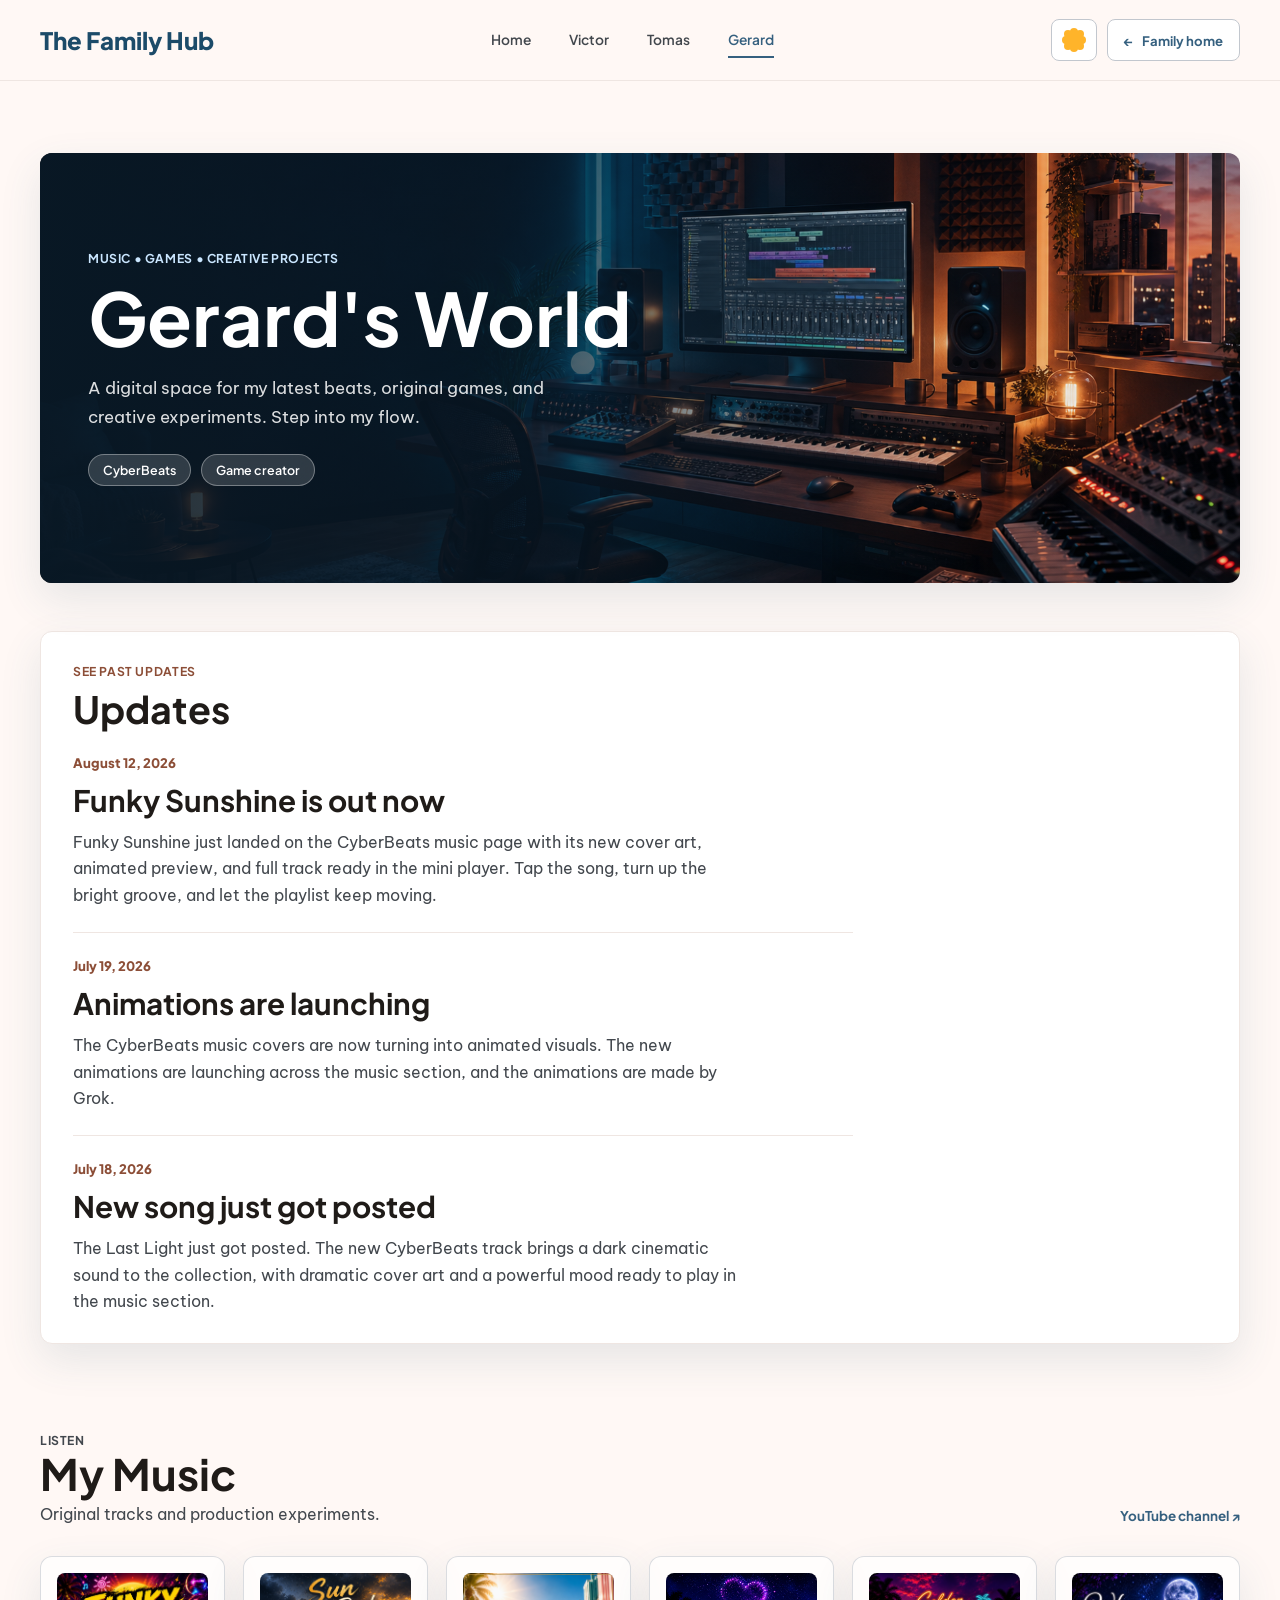
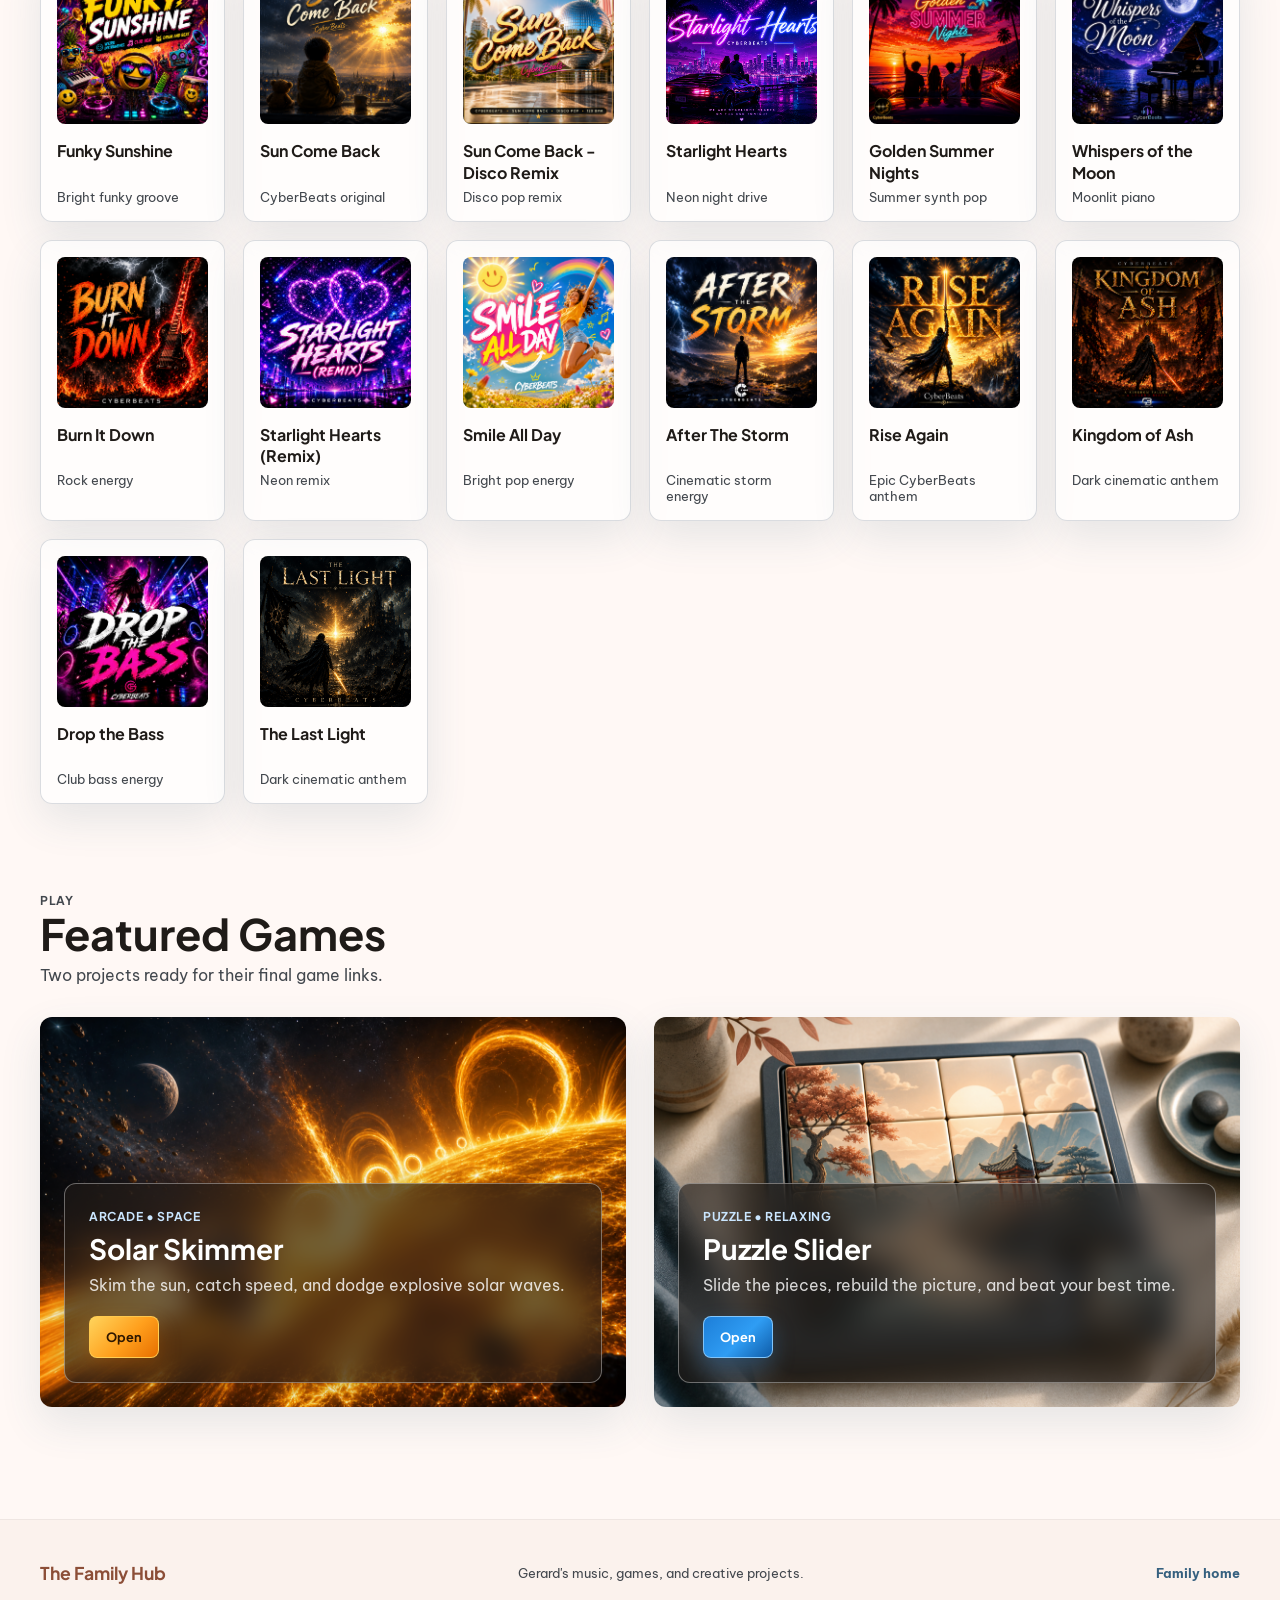
==== index.html @ d5896209 "Update Funky Sunshine announcement" ====
<!doctype html>
<html lang="en">
  <head>
    <meta charset="utf-8">
    <meta name="viewport" content="width=device-width, initial-scale=1">
    <title>Gerard's World | The Family Hub</title>
    <meta
      name="description"
      content="Gerard's music, games, and creative projects."
    >
    <link rel="icon" type="image/svg+xml" href="assets/gerard-icon.svg?v=1">
    <link rel="shortcut icon" href="assets/gerard-icon.svg?v=1">
    <link rel="preconnect" href="https://fonts.googleapis.com">
    <link rel="preconnect" href="https://fonts.gstatic.com" crossorigin>
    <link
      href="https://fonts.googleapis.com/css2?family=Be+Vietnam+Pro:wght@400;500&family=Plus+Jakarta+Sans:wght@600;700;800&display=swap"
      rel="stylesheet"
    >
    <link rel="stylesheet" href="styles.css?v=funky-sunshine">
  </head>
  <body>
    <header class="topbar">
      <div class="topbar-inner">
        <a class="brand" href="http://campeanu.me/">The Family Hub</a>
        <nav class="main-nav" aria-label="Family websites">
          <a href="http://campeanu.me/">Home</a>
          <a href="https://victorcampeanu.me/">Victor</a>
          <a href="http://tomas.campeanu.me/">Tomas</a>
          <a class="active" href="#top" aria-current="page">Gerard</a>
        </nav>
        <div class="header-actions">
          <button
            class="theme-toggle"
            type="button"
            data-theme-toggle
            aria-pressed="false"
            aria-label="Switch to black theme"
          >
            <span class="theme-icon" aria-hidden="true"></span>
          </button>
          <a class="home-button" href="http://campeanu.me/" aria-label="Return to family homepage">
            <span aria-hidden="true">←</span>
            <span>Family home</span>
          </a>
        </div>
      </div>
    </header>

    <main id="top">
      <section class="hero page-width" aria-labelledby="page-title">
        <img src="assets/gerard-hero.png" alt="" aria-hidden="true">
        <div class="hero-shade"></div>
        <div class="hero-copy">
          <p class="eyebrow">Music • Games • Creative projects</p>
          <h1 id="page-title">Gerard's World</h1>
          <p>
            A digital space for my latest beats, original games, and creative
            experiments. Step into my flow.
          </p>
          <div class="hero-tags" aria-label="Gerard's interests">
            <span>CyberBeats</span>
            <span>Game creator</span>
          </div>
        </div>
      </section>

      <section class="updates-section page-width" id="updates" aria-labelledby="updates-title">
        <div class="update-card">
          <a class="section-label section-label-link" href="updates.html">See past updates</a>
          <h2 id="updates-title">Updates</h2>
          <article class="update-entry">
            <time datetime="2026-08-12">August 12, 2026</time>
            <h3>Funky Sunshine is out now</h3>
            <p>
              Funky Sunshine just landed on the CyberBeats music page with its
              new cover art, animated preview, and full track ready in the mini
              player. Tap the song, turn up the bright groove, and let the
              playlist keep moving.
            </p>
          </article>

          <article class="update-entry">
            <time datetime="2026-07-19">July 19, 2026</time>
            <h3>Animations are launching</h3>
            <p>
              The CyberBeats music covers are now turning into animated visuals.
              The new animations are launching across the music section, and
              the animations are made by Grok.
            </p>
          </article>

          <article class="update-entry">
            <time datetime="2026-07-18">July 18, 2026</time>
            <h3>New song just got posted</h3>
            <p>
              The Last Light just got posted. The new CyberBeats track brings
              a dark cinematic sound to the collection, with dramatic cover art
              and a powerful mood ready to play in the music section.
            </p>
          </article>
        </div>
      </section>

      <section class="content-section page-width" id="music" aria-labelledby="music-title">
        <div class="section-heading">
          <div>
            <p class="section-label">Listen</p>
            <h2 id="music-title">My Music</h2>
            <p>Original tracks and production experiments.</p>
          </div>
          <a
            class="text-link"
            href="https://www.youtube.com/@CyberBeatsSounds"
            target="_blank"
            rel="noopener noreferrer"
          >
            YouTube channel ↗
          </a>
        </div>

        <div class="music-grid">
          <article class="music-card">
            <button class="cover-button" type="button" aria-label="Play Funky Sunshine">
              <video
                class="cover-media"
                muted
                loop
                playsinline
                preload="auto"
                poster="assets/funky-sunshine-cover.jpg"
                src="assets/funky-sunshine-animation.mp4?v=funky-sunshine"
                aria-hidden="true"
              ></video>
              <span class="play-button" aria-hidden="true">▶</span>
            </button>
            <h3>Funky Sunshine</h3>
            <p>Bright funky groove</p>
            <audio preload="metadata" src="audio/funky-sunshine.mp3"></audio>
          </article>

          <article class="music-card">
            <button class="cover-button" type="button" aria-label="Play Sun Come Back">
              <video
                class="cover-media"
                muted
                loop
                playsinline
                preload="auto"
                poster="assets/sun-come-back.png"
                src="assets/sun-come-back-animation.mp4?v=sun-cover-video-direct"
                aria-hidden="true"
              ></video>
              <span class="play-button" aria-hidden="true">▶</span>
            </button>
            <h3>Sun Come Back</h3>
            <p>CyberBeats original</p>
            <audio preload="metadata" src="audio/sun-come-back.mp3"></audio>
          </article>

          <article class="music-card">
            <button class="cover-button" type="button" aria-label="Play Sun Come Back - Disco Remix">
              <video
                class="cover-media"
                muted
                loop
                playsinline
                preload="auto"
                poster="assets/track-02-cover.png"
                src="assets/sun-come-back-remix-animation.mp4?v=remix-cover-video"
                aria-hidden="true"
              ></video>
              <span class="play-button" aria-hidden="true">▶</span>
            </button>
            <h3>Sun Come Back - Disco Remix</h3>
            <p>Disco pop remix</p>
            <audio preload="metadata" src="audio/sun-come-back-disco-remix.mp3"></audio>
          </article>

          <article class="music-card">
            <button class="cover-button" type="button" aria-label="Play Starlight Hearts">
              <video
                class="cover-media"
                muted
                loop
                playsinline
                preload="auto"
                poster="assets/track-03-cover.png"
                src="assets/starlight-hearts-animation.mp4?v=starlight-cover-video"
                aria-hidden="true"
              ></video>
              <span class="play-button" aria-hidden="true">▶</span>
            </button>
            <h3>Starlight Hearts</h3>
            <p>Neon night drive</p>
            <audio preload="metadata" src="audio/starlight-hearts.mp3"></audio>
          </article>

          <article class="music-card">
            <button class="cover-button" type="button" aria-label="Play Golden Summer Nights">
              <video
                class="cover-media"
                muted
                loop
                playsinline
                preload="auto"
                poster="assets/track-04-cover.png"
                src="assets/golden-summer-animation.mp4?v=golden-summer-video"
                aria-hidden="true"
              ></video>
              <span class="play-button" aria-hidden="true">▶</span>
            </button>
            <h3>Golden Summer Nights</h3>
            <p>Summer synth pop</p>
            <audio preload="metadata" src="audio/golden-summer-nights.mp3"></audio>
          </article>

          <article class="music-card">
            <button class="cover-button" type="button" aria-label="Play Whispers of the Moon">
              <video
                class="cover-media"
                muted
                loop
                playsinline
                preload="auto"
                poster="assets/track-05-whispers-cover.png"
                src="assets/whispers-of-the-moon-animation.mp4?v=all-cover-videos"
                aria-hidden="true"
              ></video>
              <span class="play-button" aria-hidden="true">▶</span>
            </button>
            <h3>Whispers of the Moon</h3>
            <p>Moonlit piano</p>
            <audio preload="metadata" src="audio/whispers-silverlight.mp3"></audio>
          </article>

          <article class="music-card">
            <button class="cover-button" type="button" aria-label="Play Burn It Down">
              <video
                class="cover-media"
                muted
                loop
                playsinline
                preload="auto"
                poster="assets/track-05-cover.png"
                src="assets/burn-it-down-animation.mp4?v=all-cover-videos"
                aria-hidden="true"
              ></video>
              <span class="play-button" aria-hidden="true">▶</span>
            </button>
            <h3>Burn It Down</h3>
            <p>Rock energy</p>
            <audio preload="metadata" src="audio/burn-it-down.mp3"></audio>
          </article>

          <article class="music-card">
            <button class="cover-button" type="button" aria-label="Play Starlight Hearts Remix">
              <video
                class="cover-media"
                muted
                loop
                playsinline
                preload="auto"
                poster="assets/track-06-cover.png"
                src="assets/starlight-hearts-remix-animation.mp4?v=all-cover-videos"
                aria-hidden="true"
              ></video>
              <span class="play-button" aria-hidden="true">▶</span>
            </button>
            <h3>Starlight Hearts (Remix)</h3>
            <p>Neon remix</p>
            <audio preload="metadata" src="audio/starlight-hearts-remix.mp3"></audio>
          </article>

          <article class="music-card">
            <button class="cover-button" type="button" aria-label="Play Smile All Day">
              <video
                class="cover-media"
                muted
                loop
                playsinline
                preload="auto"
                poster="assets/track-07-cover.png"
                src="assets/smile-all-day-animation.mp4?v=all-cover-videos"
                aria-hidden="true"
              ></video>
              <span class="play-button" aria-hidden="true">▶</span>
            </button>
            <h3>Smile All Day</h3>
            <p>Bright pop energy</p>
            <audio preload="metadata" src="audio/smile-all-day.mp3"></audio>
          </article>

          <article class="music-card">
            <button class="cover-button" type="button" aria-label="Play After The Storm">
              <video
                class="cover-media"
                muted
                loop
                playsinline
                preload="auto"
                poster="assets/track-08-cover.png"
                src="assets/after-the-storm-animation.mp4?v=all-cover-videos"
                aria-hidden="true"
              ></video>
              <span class="play-button" aria-hidden="true">▶</span>
            </button>
            <h3>After The Storm</h3>
            <p>Cinematic storm energy</p>
            <audio preload="metadata" src="audio/after-the-storm.mp3"></audio>
          </article>

          <article class="music-card">
            <button class="cover-button" type="button" aria-label="Play Rise Again">
              <video
                class="cover-media"
                muted
                loop
                playsinline
                preload="auto"
                poster="assets/track-09-cover.png"
                src="assets/rise-again-animation.mp4?v=all-cover-videos"
                aria-hidden="true"
              ></video>
              <span class="play-button" aria-hidden="true">▶</span>
            </button>
            <h3>Rise Again</h3>
            <p>Epic CyberBeats anthem</p>
            <audio preload="metadata" src="audio/rise-again.mp3"></audio>
          </article>

          <article class="music-card">
            <button class="cover-button" type="button" aria-label="Play Kingdom of Ash">
              <video
                class="cover-media"
                muted
                loop
                playsinline
                preload="auto"
                poster="assets/track-10-cover.png"
                src="assets/kingdom-of-ash-animation.mp4?v=all-cover-videos"
                aria-hidden="true"
              ></video>
              <span class="play-button" aria-hidden="true">▶</span>
            </button>
            <h3>Kingdom of Ash</h3>
            <p>Dark cinematic anthem</p>
            <audio preload="metadata" src="audio/kingdom-of-ash.mp3"></audio>
          </article>

          <article class="music-card">
            <button class="cover-button" type="button" aria-label="Play Drop the Bass">
              <video
                class="cover-media"
                muted
                loop
                playsinline
                preload="auto"
                poster="assets/track-11-cover.png"
                src="assets/drop-the-bass-animation.mp4?v=all-cover-videos"
                aria-hidden="true"
              ></video>
              <span class="play-button" aria-hidden="true">▶</span>
            </button>
            <h3>Drop the Bass</h3>
            <p>Club bass energy</p>
            <audio preload="metadata" src="audio/drop-the-bass.mp3"></audio>
          </article>

          <article class="music-card">
            <button class="cover-button" type="button" aria-label="Play The Last Light">
              <video
                class="cover-media"
                muted
                loop
                playsinline
                preload="auto"
                poster="assets/track-12-cover.png"
                src="assets/the-last-light-animation.mp4?v=all-cover-videos"
                aria-hidden="true"
              ></video>
              <span class="play-button" aria-hidden="true">▶</span>
            </button>
            <h3>The Last Light</h3>
            <p>Dark cinematic anthem</p>
            <audio preload="metadata" src="audio/the-last-light.mp3"></audio>
          </article>
        </div>
      </section>

      <section class="content-section page-width" id="games" aria-labelledby="games-title">
        <div class="section-heading">
          <div>
            <p class="section-label">Play</p>
            <h2 id="games-title">Featured Games</h2>
            <p>Two projects ready for their final game links.</p>
          </div>
        </div>

        <div class="games-grid">
          <a
            class="game-card game-card-link"
            href="https://solarskimmer.vercel.app/"
            target="_blank"
            rel="noopener noreferrer"
            aria-label="Open Solar Skimmer"
          >
            <img src="assets/solar-skimmer.png" alt="Solar Skimmer spacecraft flying above the sun">
            <div class="game-overlay">
              <p class="game-kicker">Arcade • Space</p>
              <h3>Solar Skimmer</h3>
              <p>Skim the sun, catch speed, and dodge explosive solar waves.</p>
              <span class="game-action solar-open-button">Open</span>
            </div>
          </a>

          <a
            class="game-card game-card-link"
            href="https://puzzleslider.vercel.app/"
            target="_blank"
            rel="noopener noreferrer"
            aria-label="Open Puzzle Slider"
          >
            <img src="assets/puzzle-slider.png" alt="Puzzle Slider tile puzzle">
            <div class="game-overlay">
              <p class="game-kicker">Puzzle • Relaxing</p>
              <h3>Puzzle Slider</h3>
              <p>Slide the pieces, rebuild the picture, and beat your best time.</p>
              <span class="game-action puzzle-open-button">Open</span>
            </div>
          </a>
        </div>
      </section>
    </main>

    <aside
      class="mini-player"
      data-mini-player
      aria-label="Music mini player"
      hidden
    >
      <img class="mini-player-cover" data-player-cover src="assets/sun-come-back.png" alt="">
      <div class="mini-player-info">
        <p>Now playing</p>
        <h2 data-player-title>Sun Come Back</h2>
        <span data-player-subtitle>CyberBeats original</span>
      </div>
      <div class="mini-player-controls" aria-label="Playlist controls">
        <button type="button" class="mini-control" data-player-prev aria-label="Previous song">‹</button>
        <button type="button" class="mini-control mini-control-primary" data-player-toggle aria-label="Pause song">❚❚</button>
        <button type="button" class="mini-control" data-player-next aria-label="Next song">›</button>
      </div>
      <button type="button" class="mini-player-close" data-player-close aria-label="Close player">×</button>
    </aside>

    <footer>
      <div class="footer-inner page-width">
        <strong>The Family Hub</strong>
        <p>Gerard's music, games, and creative projects.</p>
        <a href="http://campeanu.me/">Family home</a>
      </div>
    </footer>

    <script src="script.js?v=funky-sunshine"></script>
  </body>
</html>
---- styles.css ----
:root {
  color-scheme: light;
  --surface: #fff8f5;
  --surface-low: #fbf2ed;
  --surface-high: #efe6e2;
  --white: #ffffff;
  --panel-bg: #ffffff;
  --ink: #1f1b18;
  --muted: #42474d;
  --primary: #35607f;
  --primary-dark: #1c4b69;
  --primary-soft: #cae6ff;
  --secondary: #8c4e37;
  --secondary-soft: #ffdbcf;
  --outline: #c2c7ce;
  --shadow: 0 16px 42px rgba(53, 96, 127, 0.12);
  --card-border: rgba(194, 199, 206, 0.6);
  --card-bg: rgba(255, 255, 255, 0.66);
  --topbar-bg: rgba(255, 248, 245, 0.94);
  font-family: "Be Vietnam Pro", system-ui, sans-serif;
}

:root[data-theme="dark"] {
  color-scheme: dark;
  --surface: #0d1117;
  --surface-low: #141a22;
  --surface-high: #26303c;
  --panel-bg: #151b23;
  --ink: #f4f7fb;
  --muted: #bac5d1;
  --primary: #8bc8ff;
  --primary-dark: #d7ecff;
  --primary-soft: #b7ddff;
  --secondary: #ffb897;
  --secondary-soft: #492d26;
  --outline: #44505f;
  --shadow: 0 18px 48px rgba(0, 0, 0, 0.42);
  --card-border: rgba(112, 128, 148, 0.5);
  --card-bg: rgba(21, 27, 35, 0.78);
  --topbar-bg: rgba(13, 17, 23, 0.9);
}

* {
  box-sizing: border-box;
}

html {
  scroll-behavior: smooth;
}

body {
  margin: 0;
  color: var(--ink);
  background: var(--surface);
}

button,
a {
  font: inherit;
}

img {
  display: block;
  max-width: 100%;
}

.page-width,
.topbar-inner {
  width: min(1200px, calc(100% - 48px));
  margin-inline: auto;
}

.topbar {
  position: sticky;
  z-index: 20;
  top: 0;
  border-bottom: 1px solid var(--surface-high);
  background: var(--topbar-bg);
  backdrop-filter: blur(16px);
}

.topbar-inner {
  min-height: 80px;
  display: grid;
  grid-template-columns: auto 1fr auto;
  align-items: center;
  gap: 40px;
}

.brand {
  color: var(--primary-dark);
  font-family: "Plus Jakarta Sans", sans-serif;
  font-size: 1.5rem;
  font-weight: 800;
  text-decoration: none;
}

.main-nav {
  display: flex;
  justify-content: center;
  gap: 38px;
}

.main-nav a {
  padding: 8px 0;
  color: var(--muted);
  border-bottom: 2px solid transparent;
  font-family: "Plus Jakarta Sans", sans-serif;
  font-size: 0.86rem;
  font-weight: 600;
  text-decoration: none;
}

.main-nav a:hover,
.main-nav a.active {
  color: var(--primary);
  border-color: var(--primary);
}

.home-button {
  min-height: 42px;
  display: inline-flex;
  align-items: center;
  gap: 8px;
  padding: 0 16px;
  color: var(--primary);
  border: 1px solid var(--outline);
  border-radius: 8px;
  background: var(--panel-bg);
  font-family: "Plus Jakarta Sans", sans-serif;
  font-size: 0.82rem;
  font-weight: 700;
  text-decoration: none;
}

.header-actions {
  display: flex;
  align-items: center;
  justify-content: end;
  gap: 10px;
}

.theme-toggle {
  width: 46px;
  min-height: 42px;
  display: inline-flex;
  align-items: center;
  justify-content: center;
  padding: 0;
  color: var(--primary);
  border: 1px solid var(--outline);
  border-radius: 8px;
  background: var(--panel-bg);
  font-family: "Plus Jakarta Sans", sans-serif;
  font-size: 0.82rem;
  font-weight: 700;
  cursor: pointer;
}

.theme-toggle:hover,
.theme-toggle:focus-visible,
.home-button:hover,
.home-button:focus-visible {
  border-color: var(--primary);
  outline: none;
}

.theme-icon {
  width: 20px;
  height: 20px;
  position: relative;
  display: inline-block;
  flex: 0 0 auto;
  border-radius: 50%;
  background: #ffb42a;
  box-shadow:
    0 -8px 0 -6px #ffb42a,
    0 8px 0 -6px #ffb42a,
    8px 0 0 -6px #ffb42a,
    -8px 0 0 -6px #ffb42a,
    6px 6px 0 -6px #ffb42a,
    -6px -6px 0 -6px #ffb42a,
    6px -6px 0 -6px #ffb42a,
    -6px 6px 0 -6px #ffb42a;
}

:root[data-theme="dark"] .theme-icon {
  width: 22px;
  height: 22px;
  border-radius: 0;
  background: transparent;
  box-shadow: none;
  transform: rotate(-28deg);
}

:root[data-theme="dark"] .theme-icon::before,
:root[data-theme="dark"] .theme-icon::after {
  content: "";
  position: absolute;
  border-radius: 50%;
}

:root[data-theme="dark"] .theme-icon::before {
  inset: 1px 2px 1px 3px;
  background: #ffd76a;
  box-shadow: 0 0 10px rgba(255, 215, 106, 0.42);
}

:root[data-theme="dark"] .theme-icon::after {
  width: 18px;
  height: 20px;
  top: 1px;
  left: 8px;
  background: var(--panel-bg);
}

main {
  padding: 72px 0 112px;
}

.hero {
  min-height: 430px;
  position: relative;
  overflow: hidden;
  display: flex;
  align-items: center;
  padding: 48px;
  border-radius: 12px;
  box-shadow: var(--shadow);
}

.hero > img,
.hero-shade {
  position: absolute;
  inset: 0;
  width: 100%;
  height: 100%;
}

.hero > img {
  object-fit: cover;
}

.hero-shade {
  background: linear-gradient(90deg, rgba(9, 25, 38, 0.94), rgba(9, 25, 38, 0.68) 44%, rgba(9, 25, 38, 0.08) 78%);
}

.hero-copy {
  max-width: 560px;
  position: relative;
  color: var(--white);
}

.eyebrow,
.section-label,
.game-kicker {
  margin: 0 0 12px;
  color: var(--primary-soft);
  font-family: "Plus Jakarta Sans", sans-serif;
  font-size: 0.76rem;
  font-weight: 700;
  letter-spacing: 0.05em;
  text-transform: uppercase;
}

h1,
h2,
h3,
p {
  margin-top: 0;
}

h1,
h2,
h3 {
  font-family: "Plus Jakarta Sans", sans-serif;
}

h1 {
  margin-bottom: 18px;
  font-size: clamp(2.7rem, 6vw, 4.6rem);
  line-height: 1.06;
}

.hero-copy > p:not(.eyebrow) {
  max-width: 520px;
  margin-bottom: 22px;
  color: rgba(255, 255, 255, 0.86);
  font-size: 1.08rem;
  line-height: 1.7;
}

.hero-tags {
  display: flex;
  flex-wrap: wrap;
  gap: 10px;
}

.hero-tags span {
  padding: 7px 14px;
  border: 1px solid rgba(255, 255, 255, 0.34);
  border-radius: 999px;
  background: rgba(255, 255, 255, 0.16);
  backdrop-filter: blur(12px);
  font-family: "Plus Jakarta Sans", sans-serif;
  font-size: 0.78rem;
  font-weight: 600;
}

.updates-section {
  padding-top: 48px;
}

.update-card {
  padding: 28px 32px;
  border: 1px solid var(--surface-high);
  border-radius: 12px;
  background: var(--panel-bg);
  box-shadow: var(--shadow);
}

.update-card h2 {
  margin-bottom: 20px;
  font-size: clamp(1.7rem, 3vw, 2.35rem);
}

.update-entry {
  max-width: 780px;
}

.update-entry + .update-entry {
  margin-top: 24px;
  padding-top: 22px;
  border-top: 1px solid var(--surface-high);
}

.update-entry time {
  display: inline-flex;
  margin-bottom: 10px;
  color: var(--secondary);
  font-family: "Plus Jakarta Sans", sans-serif;
  font-size: 0.82rem;
  font-weight: 800;
}

.update-entry h3 {
  margin-bottom: 10px;
  font-size: clamp(1.35rem, 2.4vw, 1.85rem);
}

.update-entry p {
  max-width: 680px;
  margin-bottom: 0;
  color: var(--muted);
  font-size: 1rem;
  line-height: 1.65;
}

.content-section {
  padding-top: 88px;
}

.section-heading {
  margin-bottom: 32px;
  display: flex;
  align-items: end;
  justify-content: space-between;
  gap: 24px;
}

.section-label {
  margin-bottom: 6px;
  color: var(--secondary);
}

.section-label-link {
  width: fit-content;
  display: inline-flex;
  text-decoration: none;
}

.section-label-link:hover,
.section-label-link:focus-visible {
  color: var(--primary);
  text-decoration: underline;
  text-underline-offset: 4px;
}

.archive-main {
  min-height: calc(100vh - 190px);
}

.updates-page {
  padding-top: 0;
}

.archive-title {
  margin-bottom: 10px;
  font-size: clamp(2rem, 4vw, 3rem);
  line-height: 1.12;
}

.archive-intro {
  max-width: 620px;
  margin-bottom: 28px;
  color: var(--muted);
  font-size: 1rem;
  line-height: 1.65;
}

.section-heading h2 {
  margin-bottom: 5px;
  font-size: clamp(2rem, 4vw, 2.7rem);
  line-height: 1.2;
}

.section-heading p {
  margin-bottom: 0;
  color: var(--muted);
}

.text-link {
  color: var(--primary);
  font-family: "Plus Jakarta Sans", sans-serif;
  font-size: 0.84rem;
  font-weight: 700;
  text-decoration: none;
}

.text-link:hover {
  text-decoration: underline;
}

.music-grid {
  display: grid;
  grid-template-columns: repeat(auto-fit, minmax(170px, 1fr));
  gap: 18px;
}

.music-card {
  min-width: 0;
  padding: 16px;
  border: 1px solid var(--card-border);
  border-radius: 12px;
  background: var(--card-bg);
  box-shadow: var(--shadow);
  cursor: pointer;
  transition: transform 180ms ease, border-color 180ms ease, background 180ms ease;
}

.music-card:hover,
.music-card.is-playing {
  border-color: var(--primary);
  background: var(--panel-bg);
  transform: translateY(-4px);
}

.cover-button {
  width: 100%;
  aspect-ratio: 1;
  position: relative;
  overflow: hidden;
  display: block;
  padding: 0;
  border: 0;
  border-radius: 8px;
  background: var(--surface-high);
  cursor: pointer;
}

.cover-button img,
.cover-button video {
  width: 100%;
  height: 100%;
  object-fit: cover;
  transition: transform 240ms ease;
}

.cover-button:hover img,
.cover-button:hover video,
.music-card.is-playing .cover-button img,
.music-card.is-playing .cover-button video {
  transform: scale(1.035);
}

.cover-preview {
  cursor: default;
}

.music-card-upcoming .cover-preview img {
  filter: brightness(0.82) saturate(1.08);
}

.coming-soon-badge {
  position: absolute;
  right: 10px;
  bottom: 10px;
  padding: 6px 10px;
  color: #ffffff;
  border-radius: 999px;
  background: rgba(31, 27, 24, 0.72);
  box-shadow: 0 8px 18px rgba(0, 0, 0, 0.22);
  font-family: "Plus Jakarta Sans", sans-serif;
  font-size: 0.72rem;
  font-weight: 800;
}

.play-button {
  display: none;
}

.music-card h3 {
  min-height: 2.7em;
  margin: 16px 0 5px;
  overflow: hidden;
  display: -webkit-box;
  -webkit-box-orient: vertical;
  -webkit-line-clamp: 2;
  font-size: 1rem;
  line-height: 1.35;
}

.music-card p {
  margin-bottom: 0;
  color: var(--muted);
  font-size: 0.8rem;
}

.mini-player {
  width: min(420px, calc(100vw - 32px));
  min-height: 96px;
  position: fixed;
  right: 24px;
  bottom: 24px;
  z-index: 20;
  display: grid;
  grid-template-columns: 68px minmax(0, 1fr) auto;
  gap: 14px;
  align-items: center;
  padding: 14px 44px 14px 14px;
  border: 1px solid var(--card-border);
  border-radius: 14px;
  background: color-mix(in srgb, var(--panel-bg) 92%, transparent);
  box-shadow: 0 18px 44px rgba(0, 0, 0, 0.24);
  backdrop-filter: blur(18px);
}

.mini-player[hidden] {
  display: none;
}

.mini-player-cover {
  width: 68px;
  height: 68px;
  border-radius: 10px;
  object-fit: cover;
  background: var(--surface-high);
}

.mini-player-info {
  min-width: 0;
}

.mini-player-info p {
  margin: 0 0 4px;
  color: var(--primary);
  font-family: "Plus Jakarta Sans", sans-serif;
  font-size: 0.68rem;
  font-weight: 800;
  text-transform: uppercase;
}

.mini-player-info h2 {
  margin: 0;
  overflow: hidden;
  font-size: 1rem;
  line-height: 1.25;
  text-overflow: ellipsis;
  white-space: nowrap;
}

.mini-player-info span {
  display: block;
  overflow: hidden;
  margin-top: 3px;
  color: var(--muted);
  font-size: 0.78rem;
  text-overflow: ellipsis;
  white-space: nowrap;
}

.mini-player-controls {
  display: flex;
  gap: 8px;
  align-items: center;
}

.mini-control,
.mini-player-close {
  display: grid;
  place-items: center;
  border: 1px solid var(--card-border);
  color: var(--text);
  background: var(--card-bg);
  cursor: pointer;
  transition: border-color 160ms ease, background 160ms ease, transform 160ms ease;
}

.mini-control {
  width: 34px;
  height: 34px;
  border-radius: 50%;
  font-size: 1.25rem;
  line-height: 1;
}

.mini-control-primary {
  color: #ffffff;
  border-color: var(--primary);
  background: var(--primary);
  font-size: 0.82rem;
}

.mini-player-close {
  width: 28px;
  height: 28px;
  position: absolute;
  top: 10px;
  right: 10px;
  border-radius: 50%;
  font-size: 1rem;
}

.mini-control:hover,
.mini-player-close:hover {
  border-color: var(--primary);
  transform: translateY(-1px);
}

.games-grid {
  display: grid;
  grid-template-columns: repeat(2, minmax(0, 1fr));
  gap: 28px;
}

.game-card {
  display: block;
  min-height: 390px;
  position: relative;
  overflow: hidden;
  border-radius: 12px;
  box-shadow: var(--shadow);
}

.game-card-link {
  color: inherit;
  text-decoration: none;
}

.game-card-link:focus-visible {
  outline: 3px solid #ffb42a;
  outline-offset: 4px;
}

.game-card > img {
  width: 100%;
  height: 100%;
  position: absolute;
  inset: 0;
  object-fit: cover;
  transition: transform 300ms ease;
}

.game-card:hover > img {
  transform: scale(1.035);
}

.game-overlay {
  max-width: calc(100% - 48px);
  position: absolute;
  left: 24px;
  right: 24px;
  bottom: 24px;
  padding: 24px;
  color: var(--white);
  border: 1px solid rgba(255, 255, 255, 0.36);
  border-radius: 12px;
  background: rgba(31, 27, 24, 0.62);
  box-shadow: 0 8px 32px rgba(0, 0, 0, 0.18);
  backdrop-filter: blur(14px);
}

.game-kicker {
  margin-bottom: 7px;
}

.game-overlay h3 {
  margin-bottom: 7px;
  font-size: 1.75rem;
}

.game-overlay p:not(.game-kicker) {
  margin-bottom: 18px;
  color: rgba(255, 255, 255, 0.82);
  line-height: 1.55;
}

.game-overlay button,
.game-overlay .game-action {
  display: inline-flex;
  align-items: center;
  justify-content: center;
  min-height: 42px;
  padding: 0 16px;
  color: rgba(255, 255, 255, 0.8);
  border: 1px solid rgba(255, 255, 255, 0.3);
  border-radius: 8px;
  background: rgba(53, 96, 127, 0.72);
  font-family: "Plus Jakarta Sans", sans-serif;
  font-size: 0.8rem;
  font-weight: 700;
}

.game-overlay .solar-open-button {
  color: #2f1800;
  border-color: rgba(255, 210, 87, 0.85);
  background: linear-gradient(135deg, #ffd45c 0%, #ff9f1c 55%, #e76f00 100%);
  box-shadow: 0 10px 22px rgba(230, 119, 0, 0.28);
}

.game-overlay .puzzle-open-button {
  color: #ffffff;
  border-color: rgba(142, 205, 255, 0.88);
  background: linear-gradient(135deg, #1d7ed8 0%, #2f9df4 55%, #0f5ca8 100%);
  box-shadow: 0 10px 22px rgba(30, 126, 216, 0.3);
}

footer {
  padding: 42px 0;
  border-top: 1px solid var(--surface-high);
  background: var(--surface-low);
}

.footer-inner {
  display: flex;
  align-items: center;
  justify-content: space-between;
  gap: 24px;
}

.footer-inner strong {
  color: var(--secondary);
  font-family: "Plus Jakarta Sans", sans-serif;
  font-size: 1.1rem;
}

.footer-inner p {
  margin-bottom: 0;
  color: var(--muted);
  font-size: 0.82rem;
}

.footer-inner a {
  color: var(--primary);
  font-size: 0.82rem;
  font-weight: 700;
  text-decoration: none;
}

@media (max-width: 1080px) {
  .music-grid {
    grid-template-columns: repeat(3, minmax(0, 1fr));
  }
}

@media (max-width: 820px) {
  .page-width,
  .topbar-inner {
    width: min(100% - 32px, 620px);
  }

  .topbar-inner {
    min-height: 68px;
    grid-template-columns: 1fr auto;
  }

  .main-nav {
    display: none;
  }

  .home-button span:last-child {
    display: none;
  }

  .theme-toggle {
    width: 42px;
  }

  main {
    padding: 32px 0 72px;
  }

  .hero {
    min-height: 470px;
    align-items: end;
    padding: 28px;
  }

  .hero-shade {
    background: linear-gradient(0deg, rgba(9, 25, 38, 0.95), rgba(9, 25, 38, 0.34) 78%);
  }

  .content-section {
    padding-top: 64px;
  }

  .section-heading {
    align-items: start;
    flex-direction: column;
  }

  .music-grid,
  .games-grid {
    grid-template-columns: 1fr;
  }

  .music-card {
    display: grid;
    grid-template-columns: 112px minmax(0, 1fr);
    grid-template-rows: auto auto;
    column-gap: 16px;
    align-items: center;
  }

  .cover-button {
    grid-row: 1 / span 2;
  }

  .music-card h3 {
    align-self: end;
    margin: 0 0 4px;
  }

  .music-card p {
    align-self: start;
  }

  .game-card {
    min-height: 420px;
  }

  .mini-player {
    right: 16px;
    bottom: 16px;
    grid-template-columns: 56px minmax(0, 1fr);
    padding: 12px 40px 12px 12px;
  }

  .mini-player-cover {
    width: 56px;
    height: 56px;
  }

  .mini-player-controls {
    grid-column: 1 / -1;
    justify-content: flex-end;
  }

  .footer-inner {
    align-items: flex-start;
    flex-direction: column;
  }
}

@media (max-width: 430px) {
  .brand {
    font-size: 1.12rem;
  }

  .hero {
    min-height: 430px;
    padding: 22px;
  }

  .hero-copy > p:not(.eyebrow) {
    font-size: 0.94rem;
  }

  .music-card {
    grid-template-columns: 92px minmax(0, 1fr);
  }

  .game-overlay {
    max-width: none;
    left: 14px;
    right: 14px;
    bottom: 14px;
    padding: 18px;
  }
}
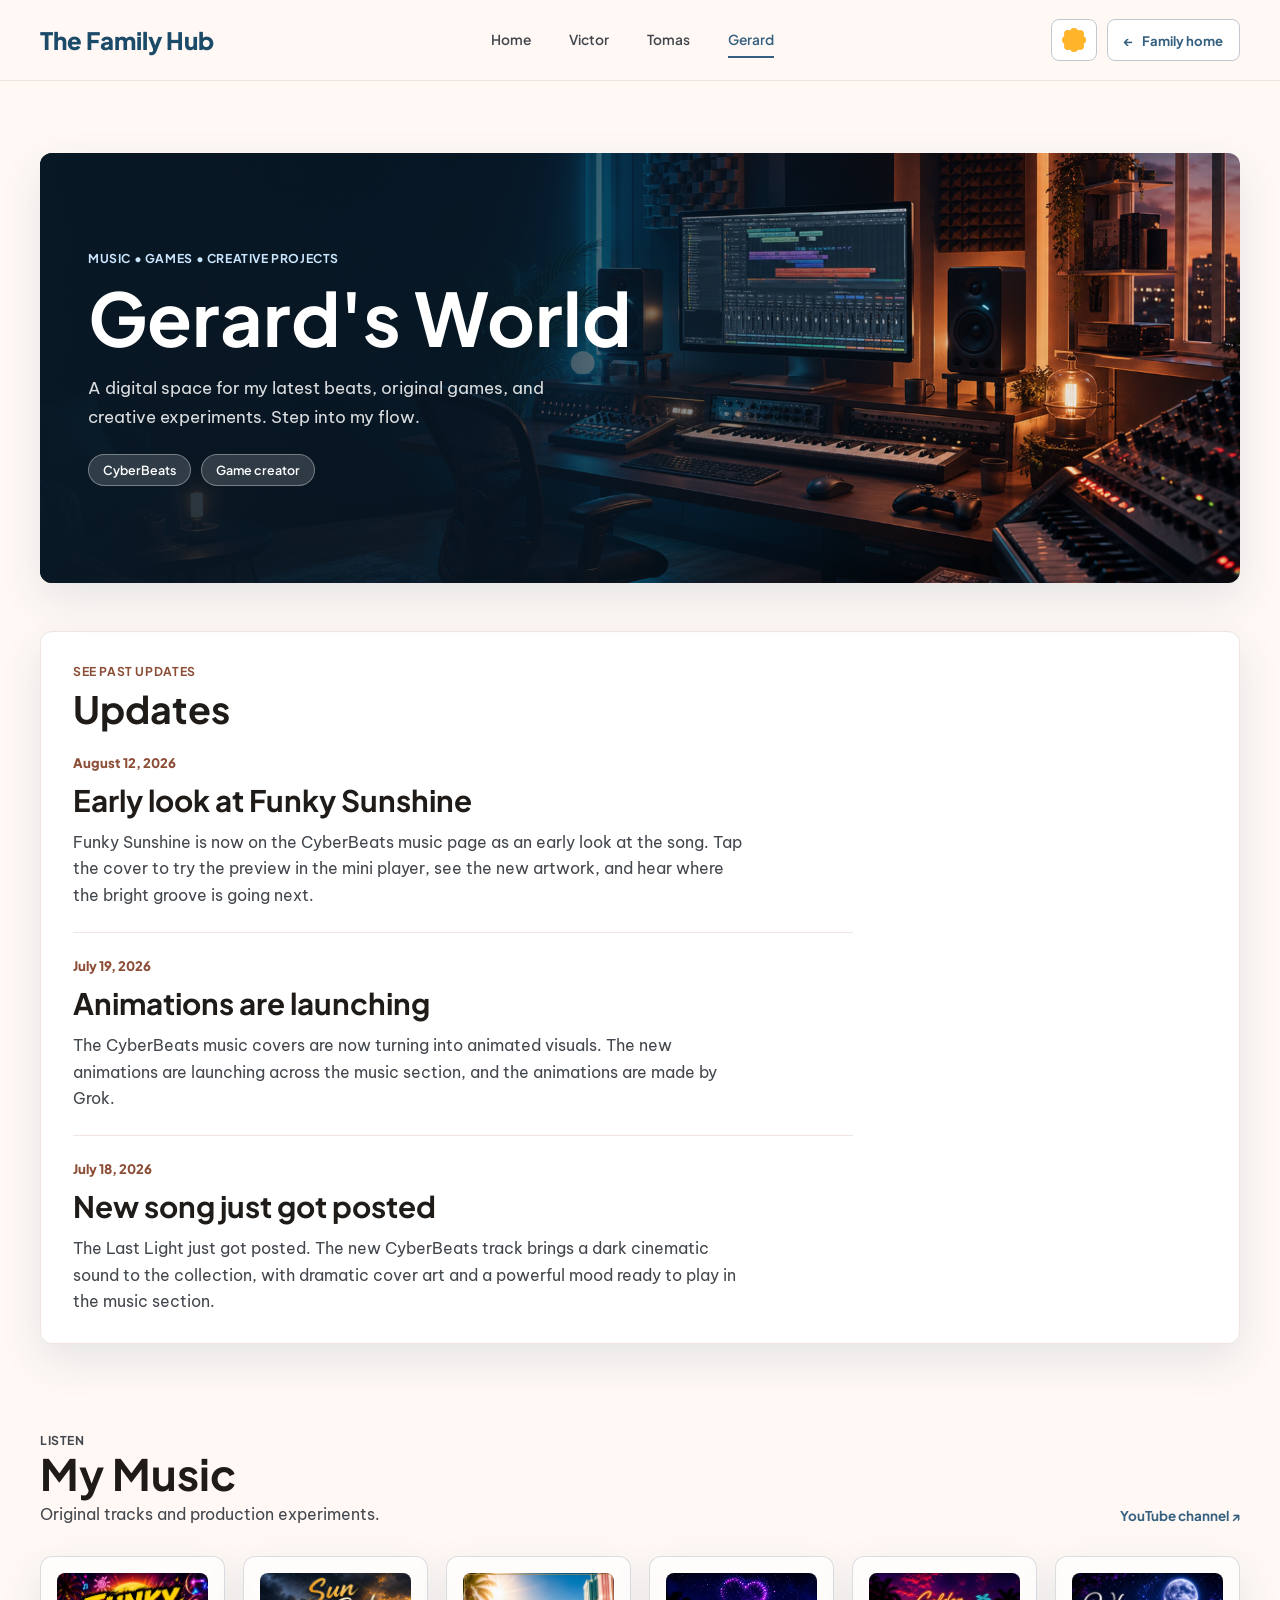
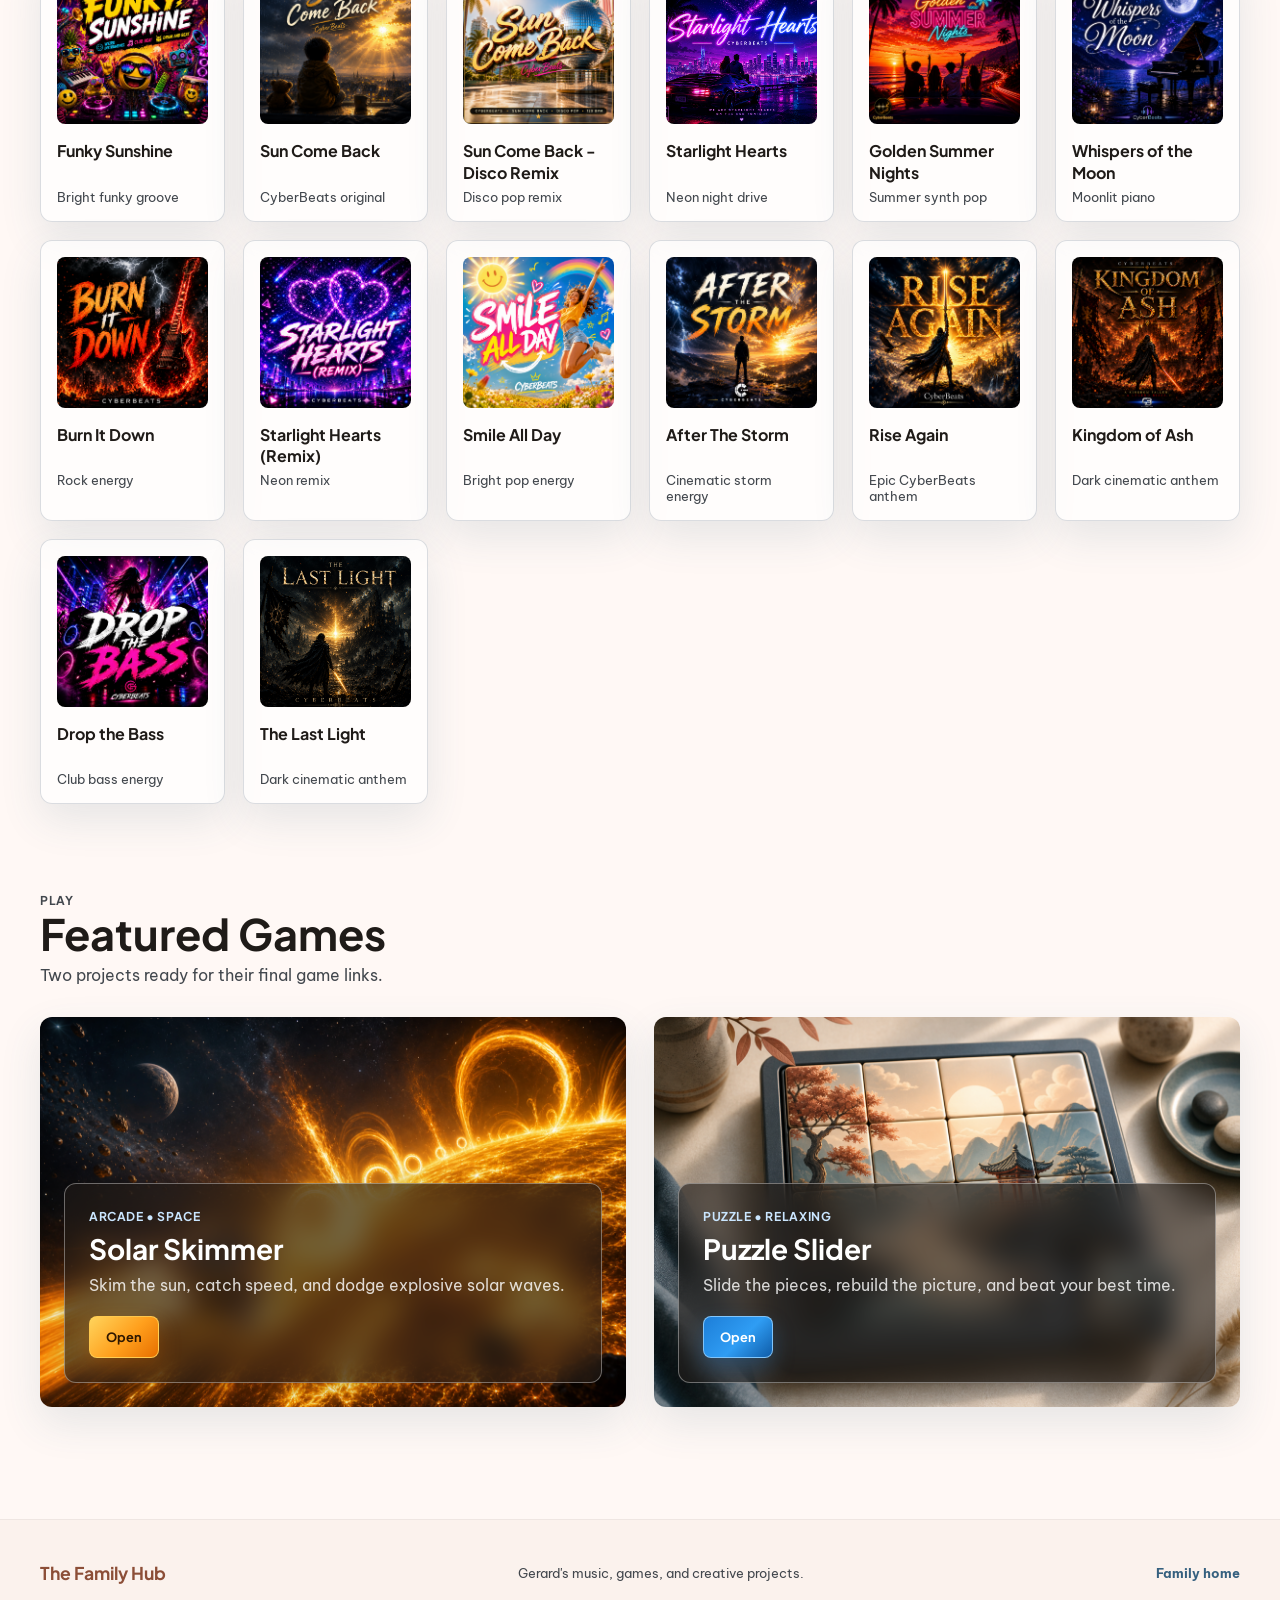
==== commit 95a776af: "Mark Funky Sunshine as early look" ====
--- a/index.html
+++ b/index.html
@@ -70,12 +70,12 @@
           <h2 id="updates-title">Updates</h2>
           <article class="update-entry">
             <time datetime="2026-08-12">August 12, 2026</time>
-            <h3>Funky Sunshine is out now</h3>
+            <h3>Early look at Funky Sunshine</h3>
             <p>
-              Funky Sunshine just landed on the CyberBeats music page with its
-              new cover art, animated preview, and full track ready in the mini
-              player. Tap the song, turn up the bright groove, and let the
-              playlist keep moving.
+              Funky Sunshine is now on the CyberBeats music page as an early
+              look at the song. Tap the cover to try the preview in the mini
+              player, see the new artwork, and hear where the bright groove is
+              going next.
             </p>
           </article>
 
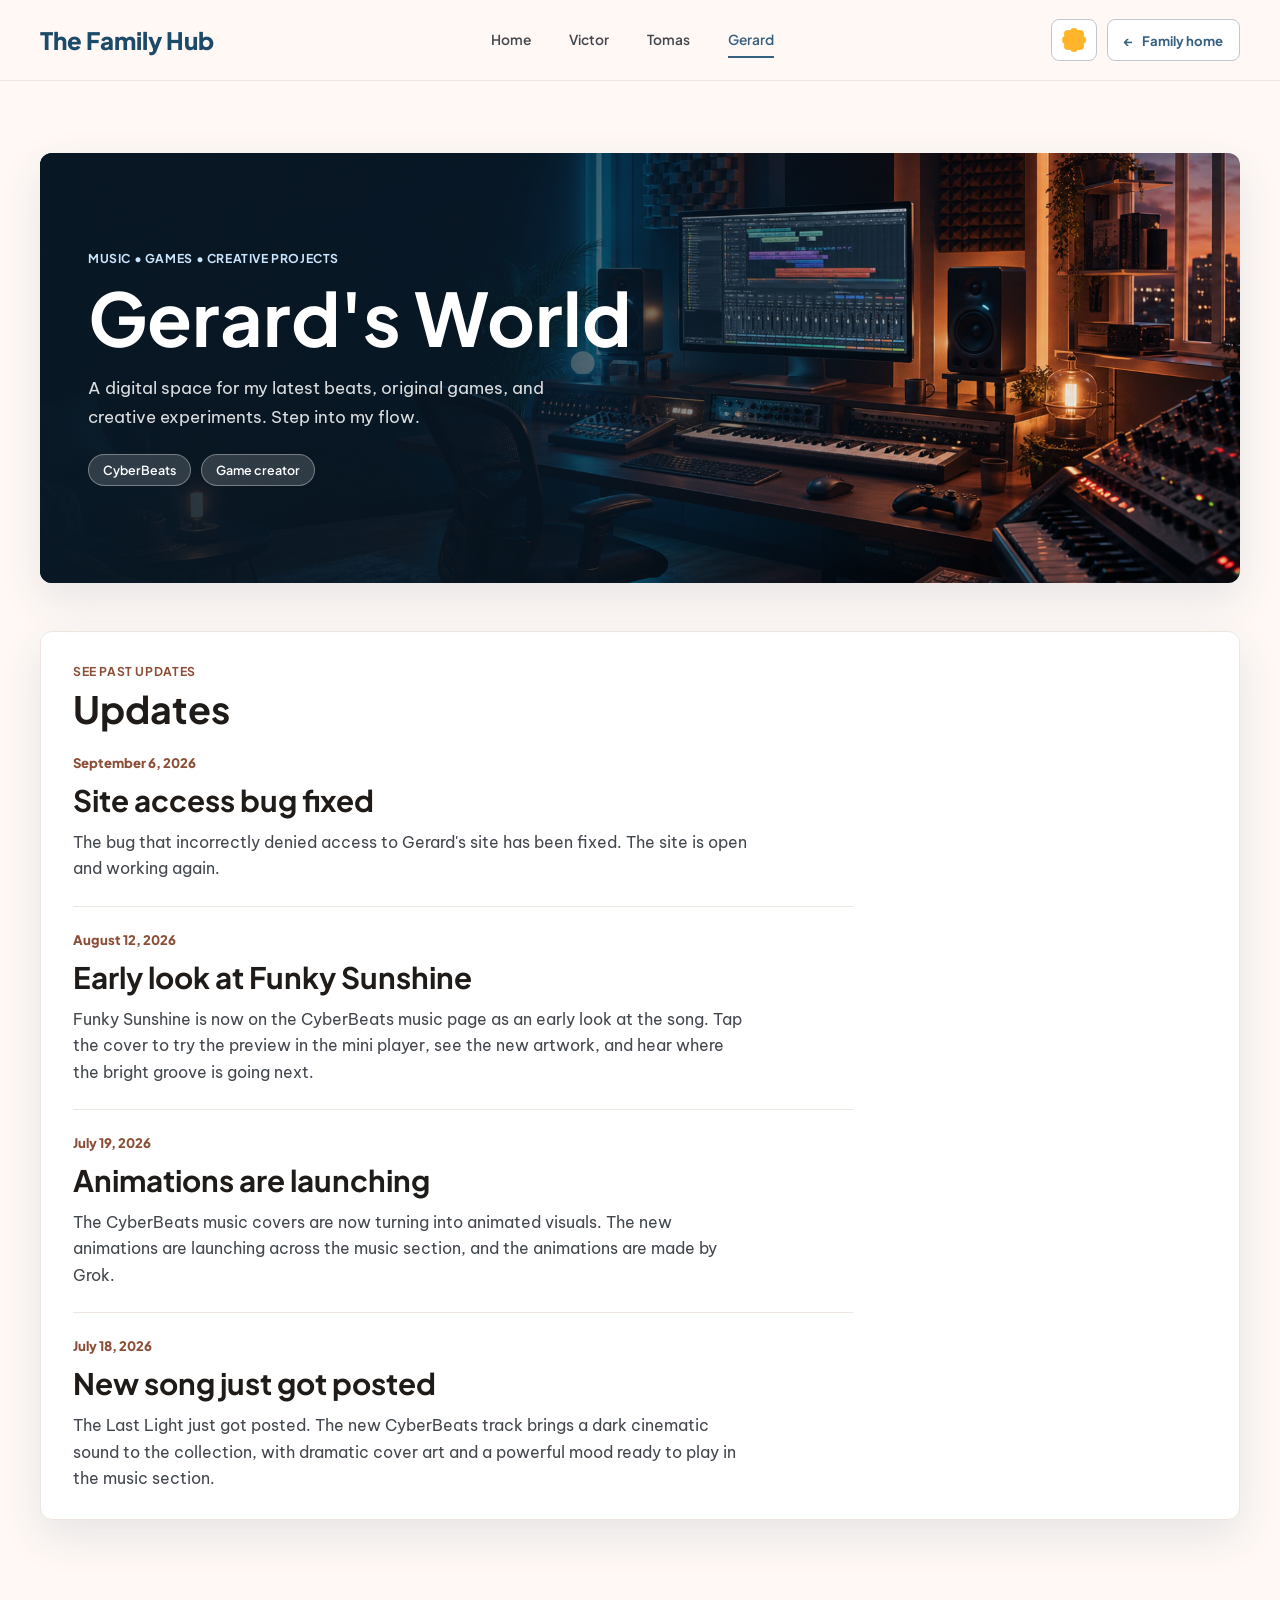
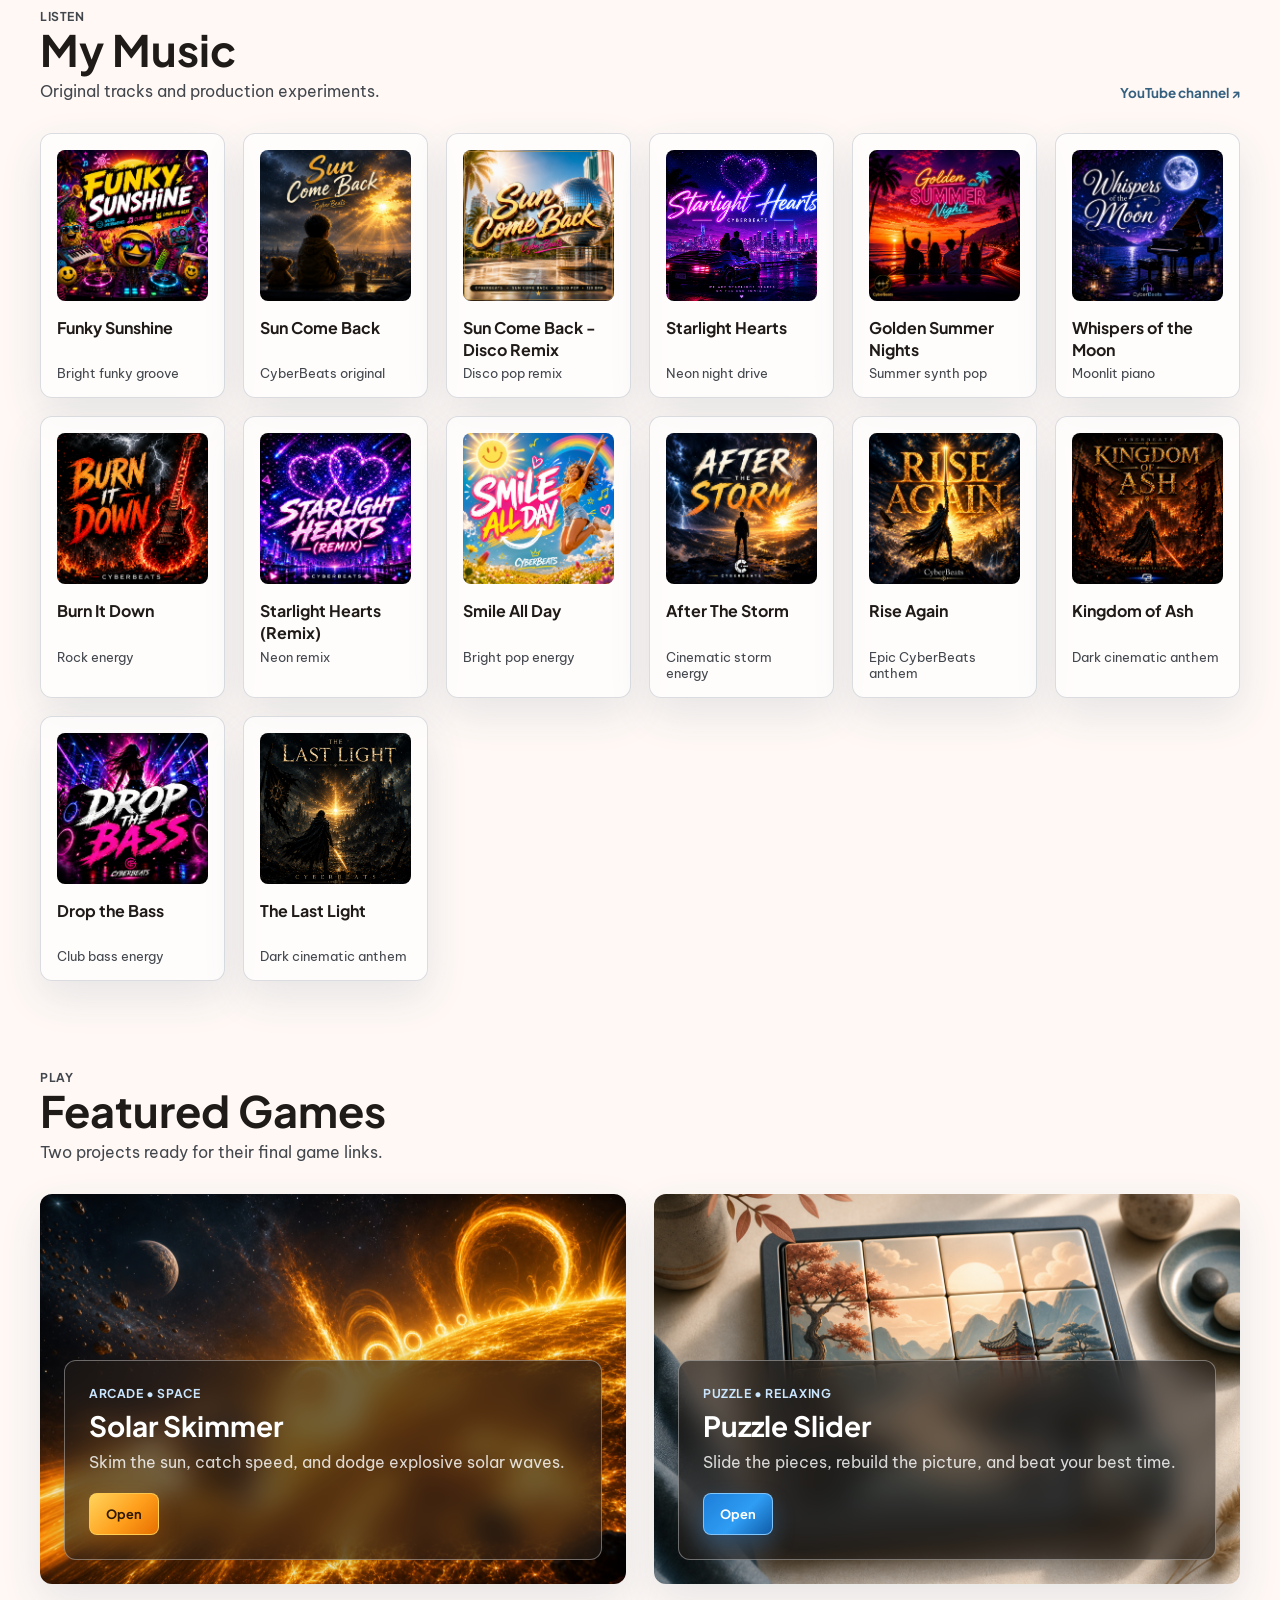
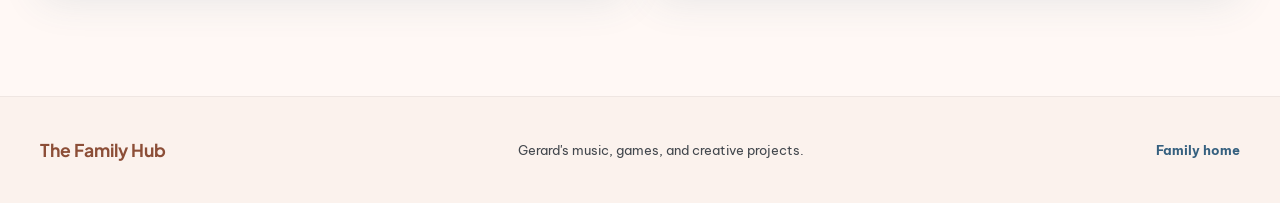
==== commit 28e3baa2: "Announce site access bug fix" ====
--- a/index.html
+++ b/index.html
@@ -69,6 +69,15 @@
           <a class="section-label section-label-link" href="updates.html">See past updates</a>
           <h2 id="updates-title">Updates</h2>
           <article class="update-entry">
+            <time datetime="2026-09-06">September 6, 2026</time>
+            <h3>Site access bug fixed</h3>
+            <p>
+              The bug that incorrectly denied access to Gerard's site has been
+              fixed. The site is open and working again.
+            </p>
+          </article>
+
+          <article class="update-entry">
             <time datetime="2026-08-12">August 12, 2026</time>
             <h3>Early look at Funky Sunshine</h3>
             <p>
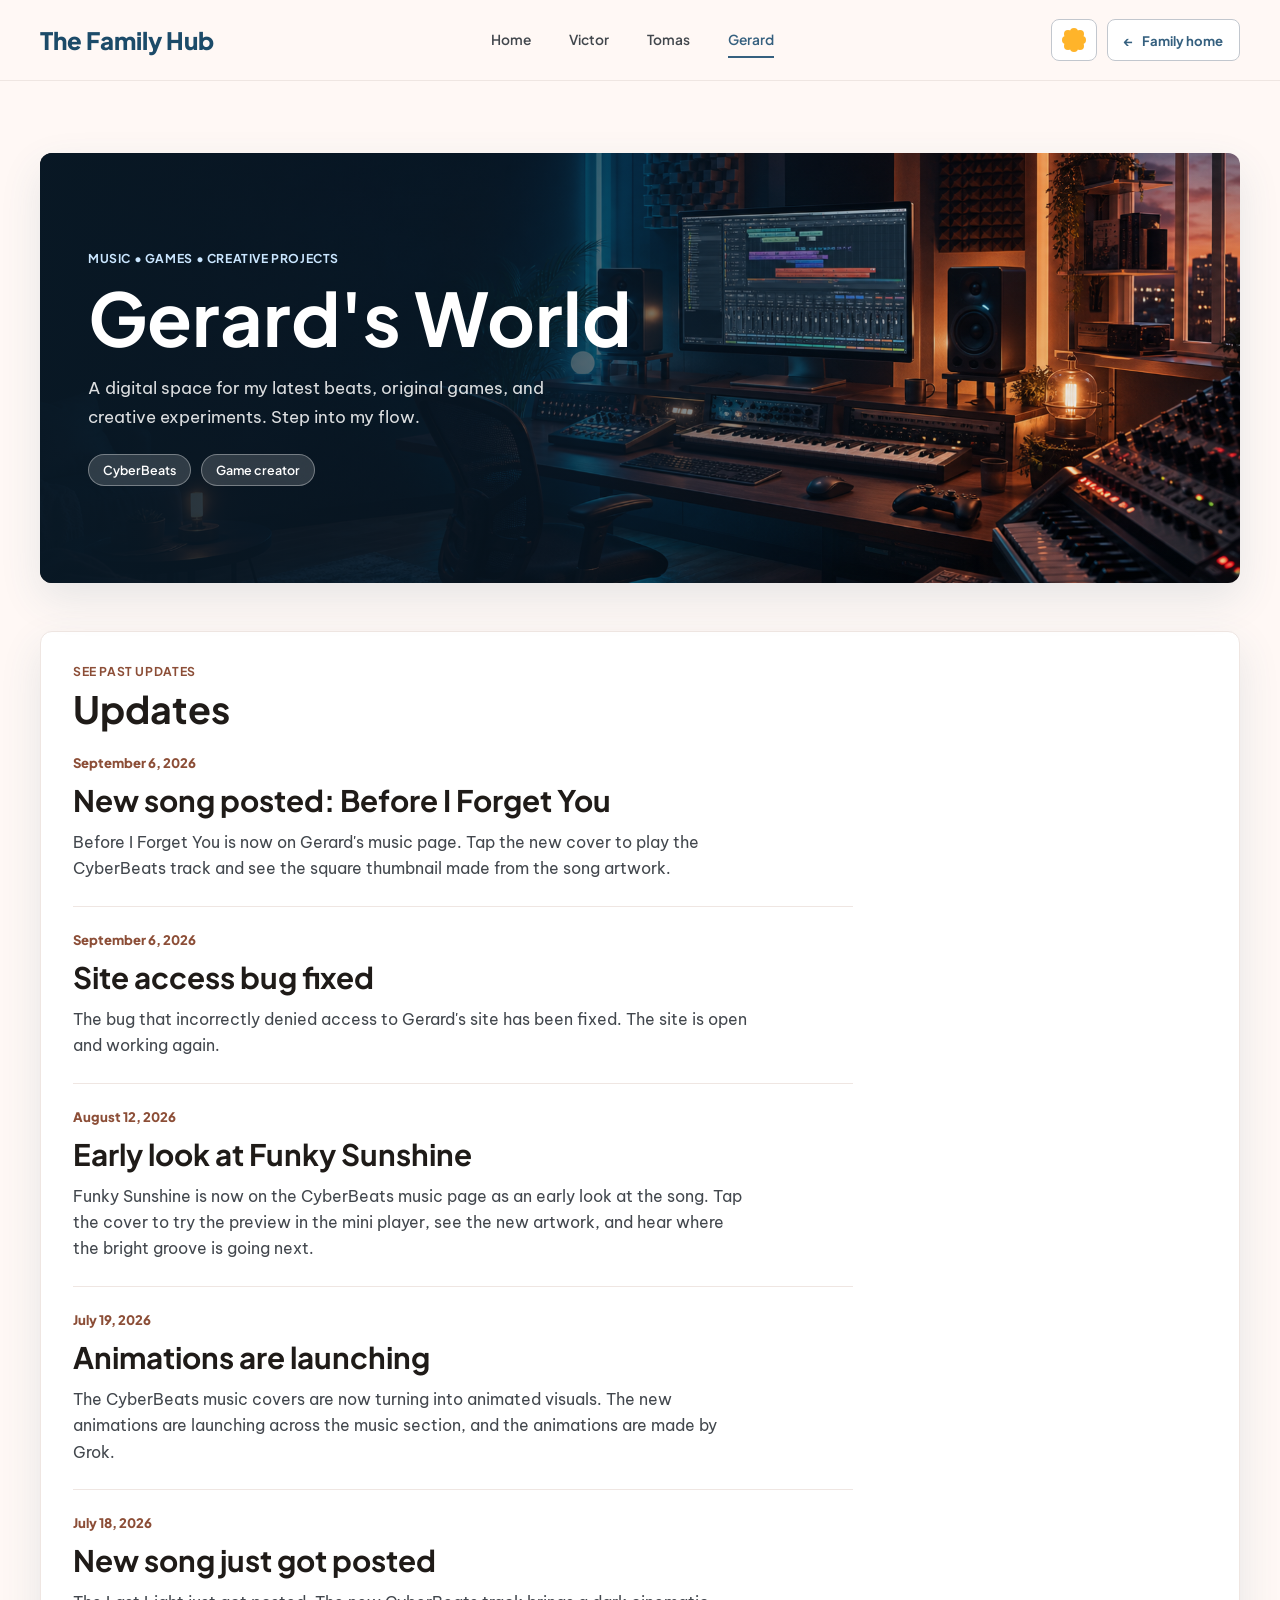
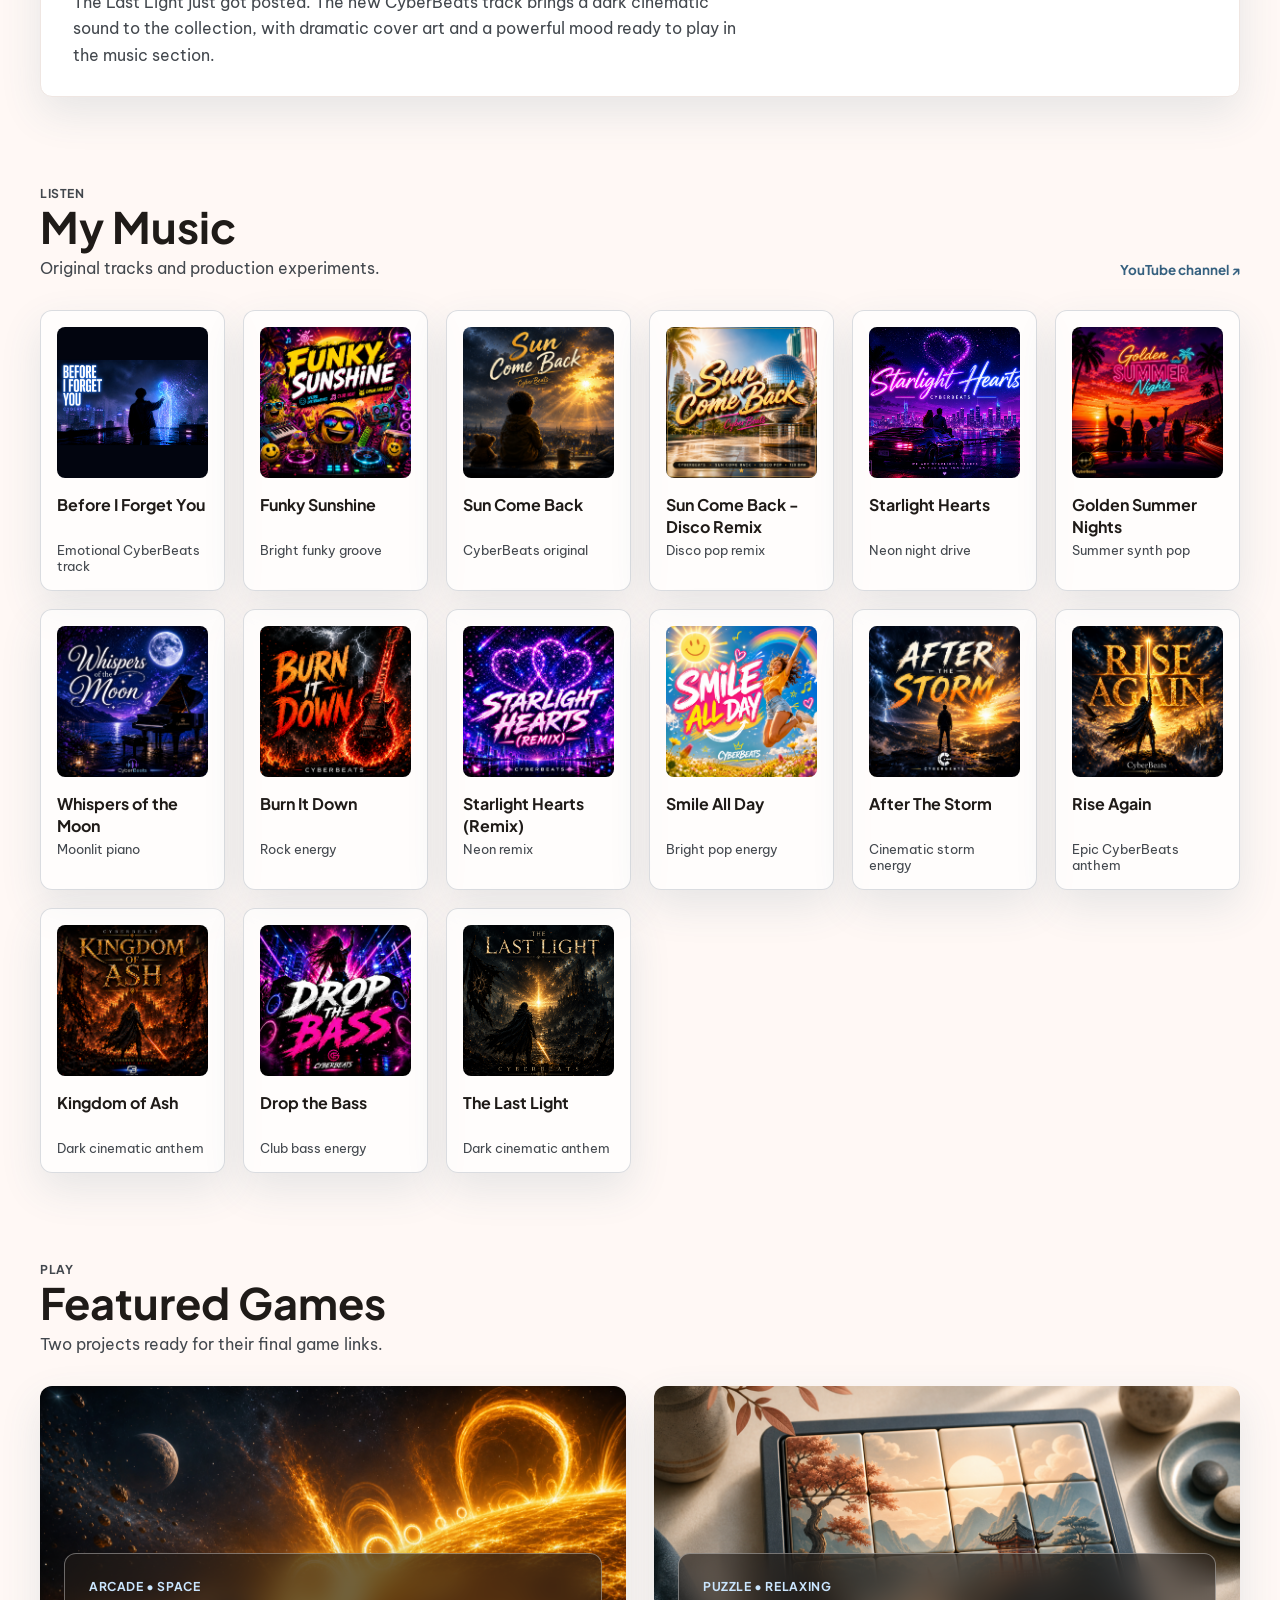
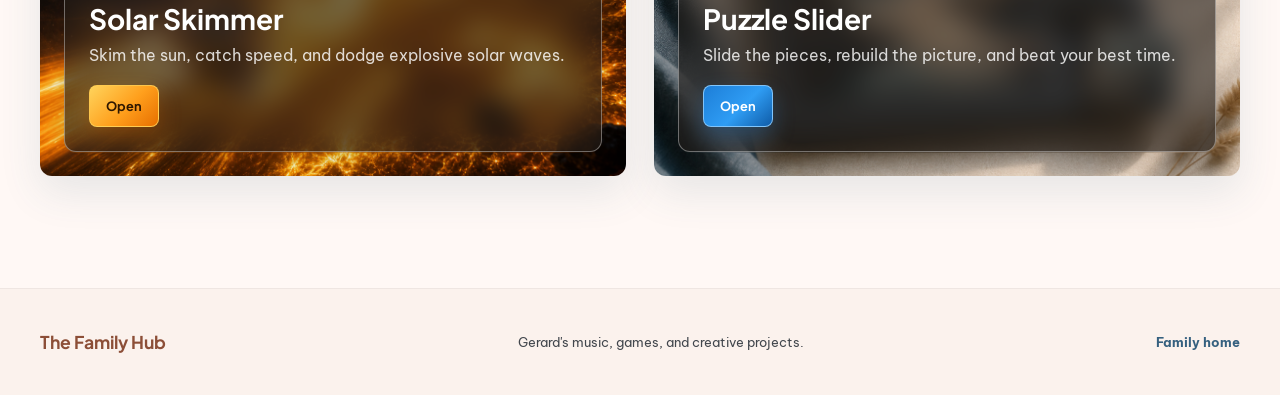
==== commit dedb0c05: "Add Before I Forget You update" ====
--- a/index.html
+++ b/index.html
@@ -70,6 +70,16 @@
           <h2 id="updates-title">Updates</h2>
           <article class="update-entry">
             <time datetime="2026-09-06">September 6, 2026</time>
+            <h3>New song posted: Before I Forget You</h3>
+            <p>
+              Before I Forget You is now on Gerard's music page. Tap the new
+              cover to play the CyberBeats track and see the square thumbnail
+              made from the song artwork.
+            </p>
+          </article>
+
+          <article class="update-entry">
+            <time datetime="2026-09-06">September 6, 2026</time>
             <h3>Site access bug fixed</h3>
             <p>
               The bug that incorrectly denied access to Gerard's site has been
@@ -128,6 +138,19 @@
         </div>
 
         <div class="music-grid">
+          <article class="music-card">
+            <button class="cover-button" type="button" aria-label="Play Before I Forget You">
+              <img
+                src="assets/before-i-forget-you-cover.png?v=before-i-forget-you"
+                alt="Before I Forget You cover art"
+              >
+              <span class="play-button" aria-hidden="true">▶</span>
+            </button>
+            <h3>Before I Forget You</h3>
+            <p>Emotional CyberBeats track</p>
+            <audio preload="metadata" src="audio/before-i-forget-you.mp4"></audio>
+          </article>
+
           <article class="music-card">
             <button class="cover-button" type="button" aria-label="Play Funky Sunshine">
               <video
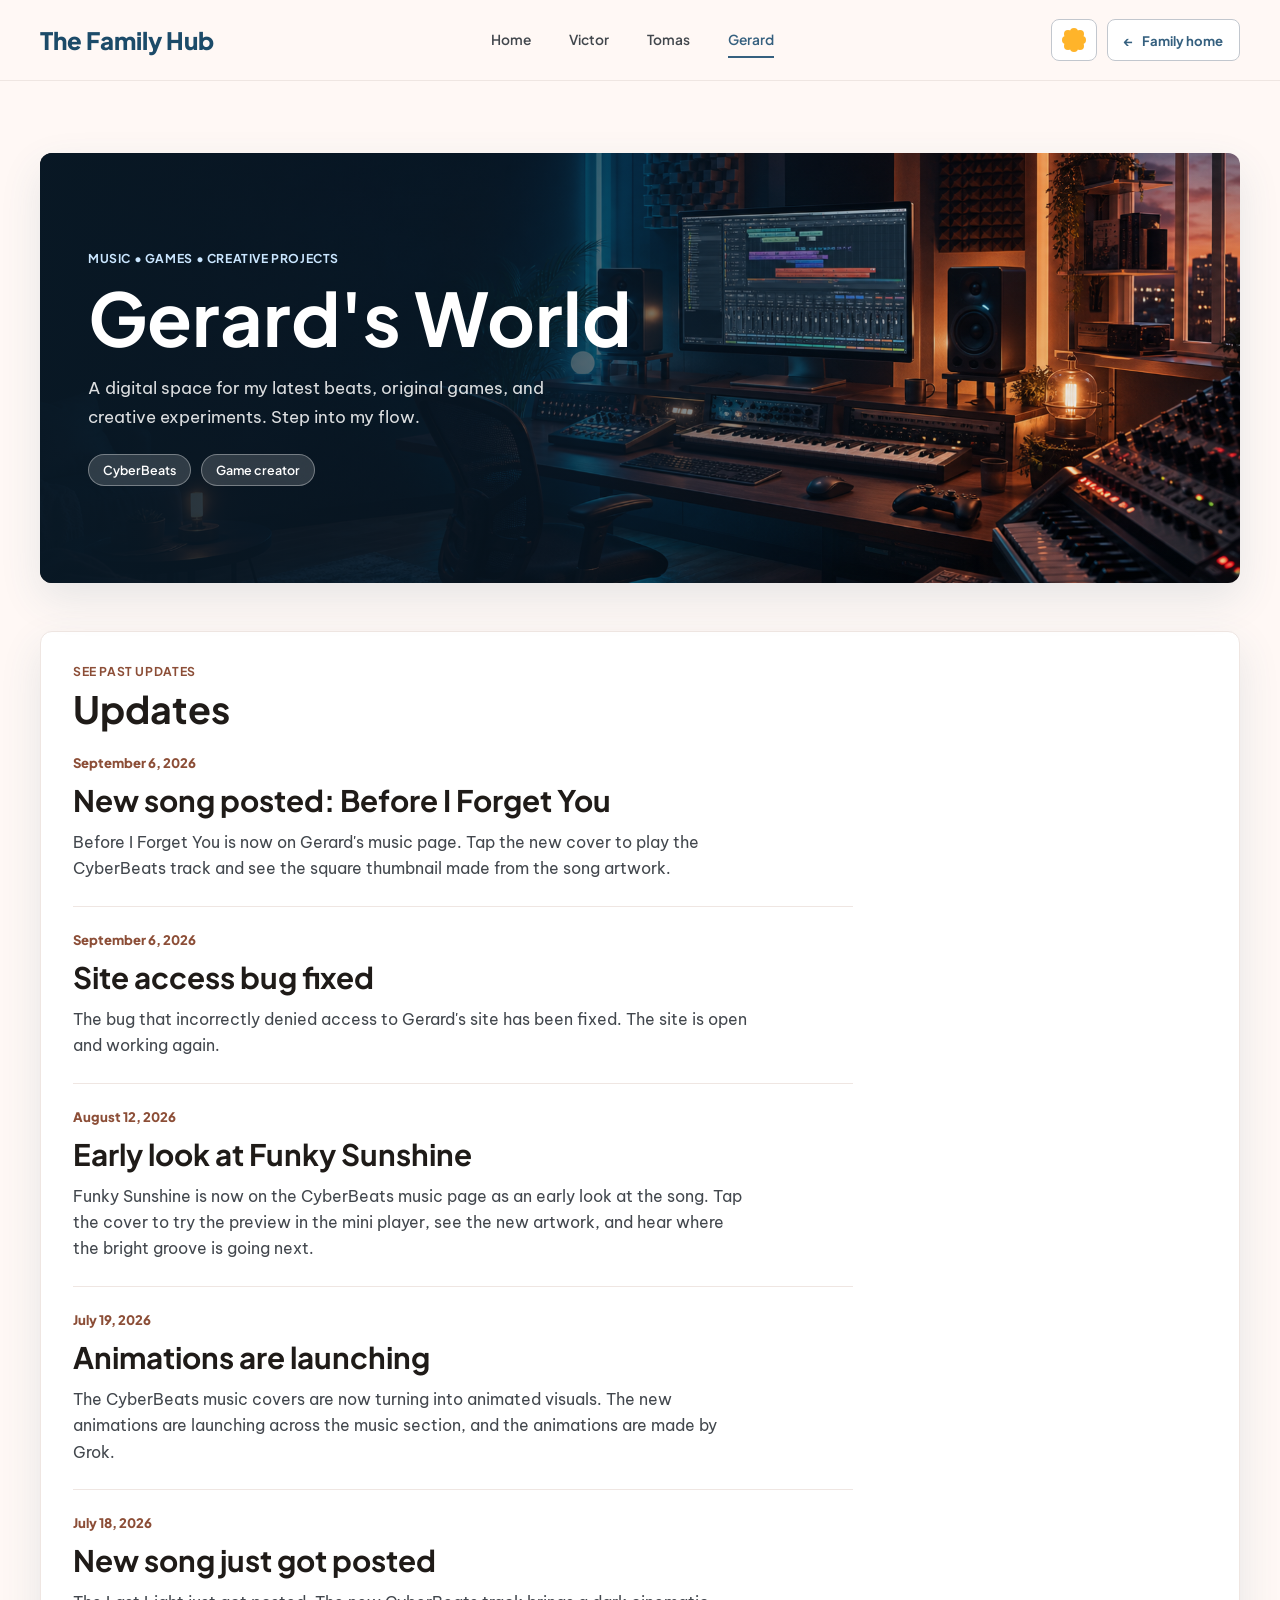
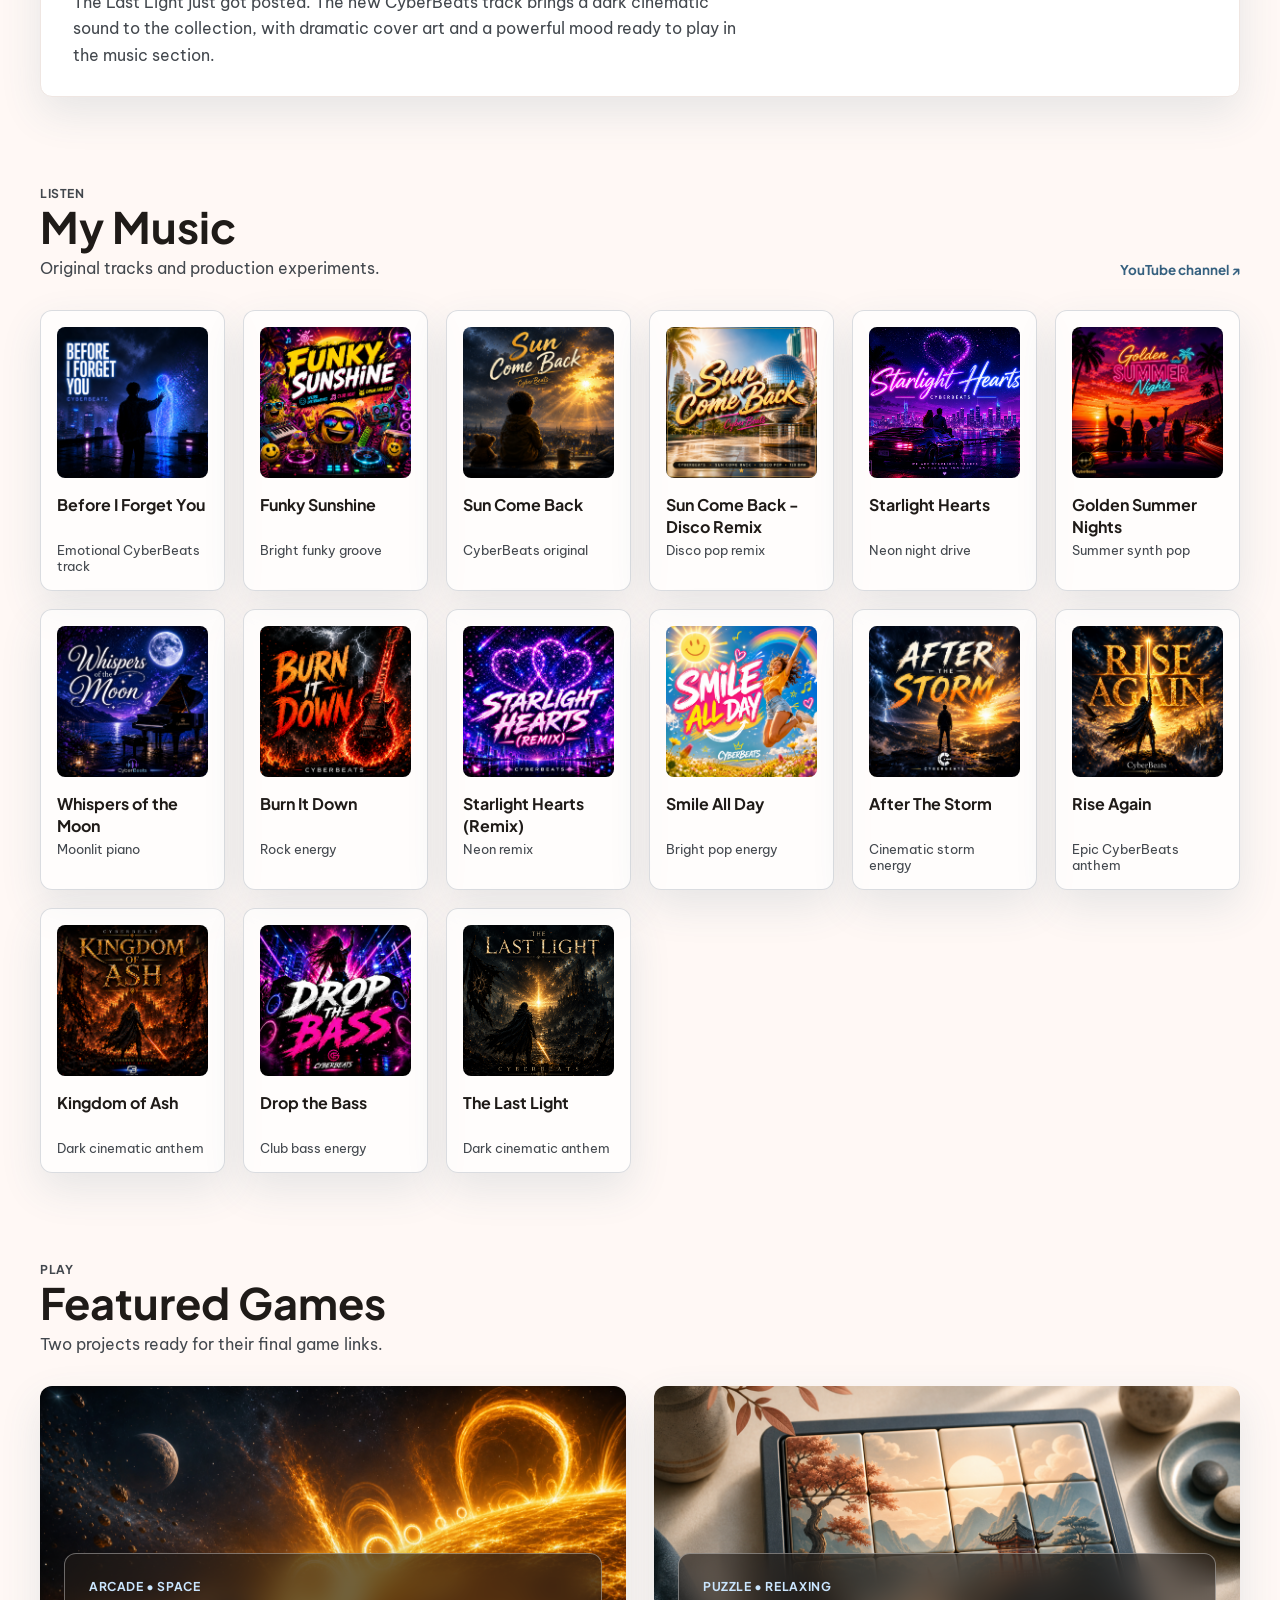
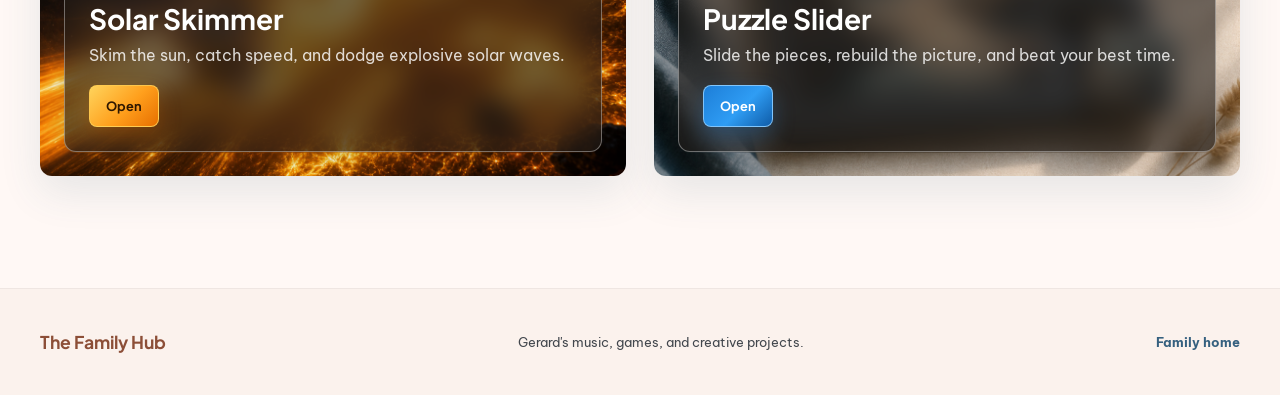
==== commit 115d6bf0: "Point Before I Forget You card to generated cover" ====
--- a/index.html
+++ b/index.html
@@ -141,7 +141,7 @@
           <article class="music-card">
             <button class="cover-button" type="button" aria-label="Play Before I Forget You">
               <img
-                src="assets/before-i-forget-you-cover.png?v=before-i-forget-you"
+                src="assets/before-i-forget-you-cover-generated.png?v=before-i-forget-you-generated"
                 alt="Before I Forget You cover art"
               >
               <span class="play-button" aria-hidden="true">▶</span>
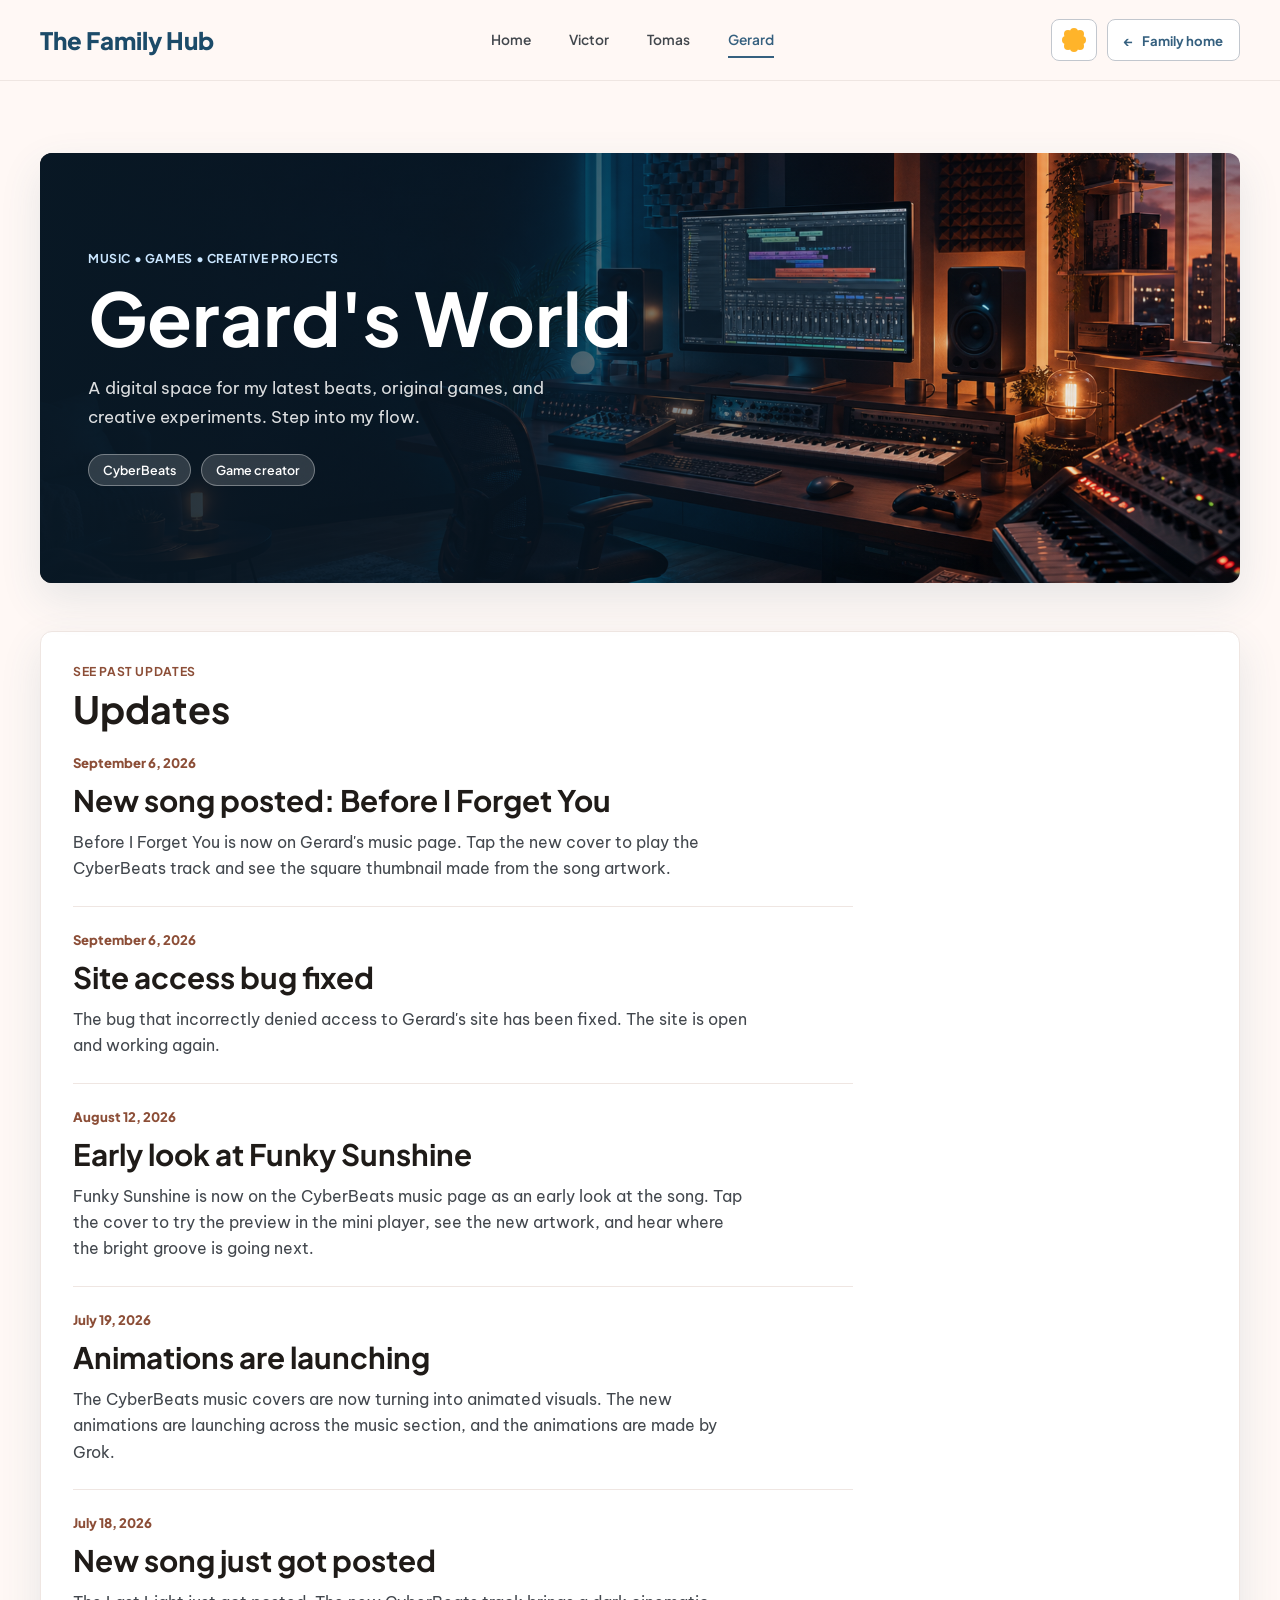
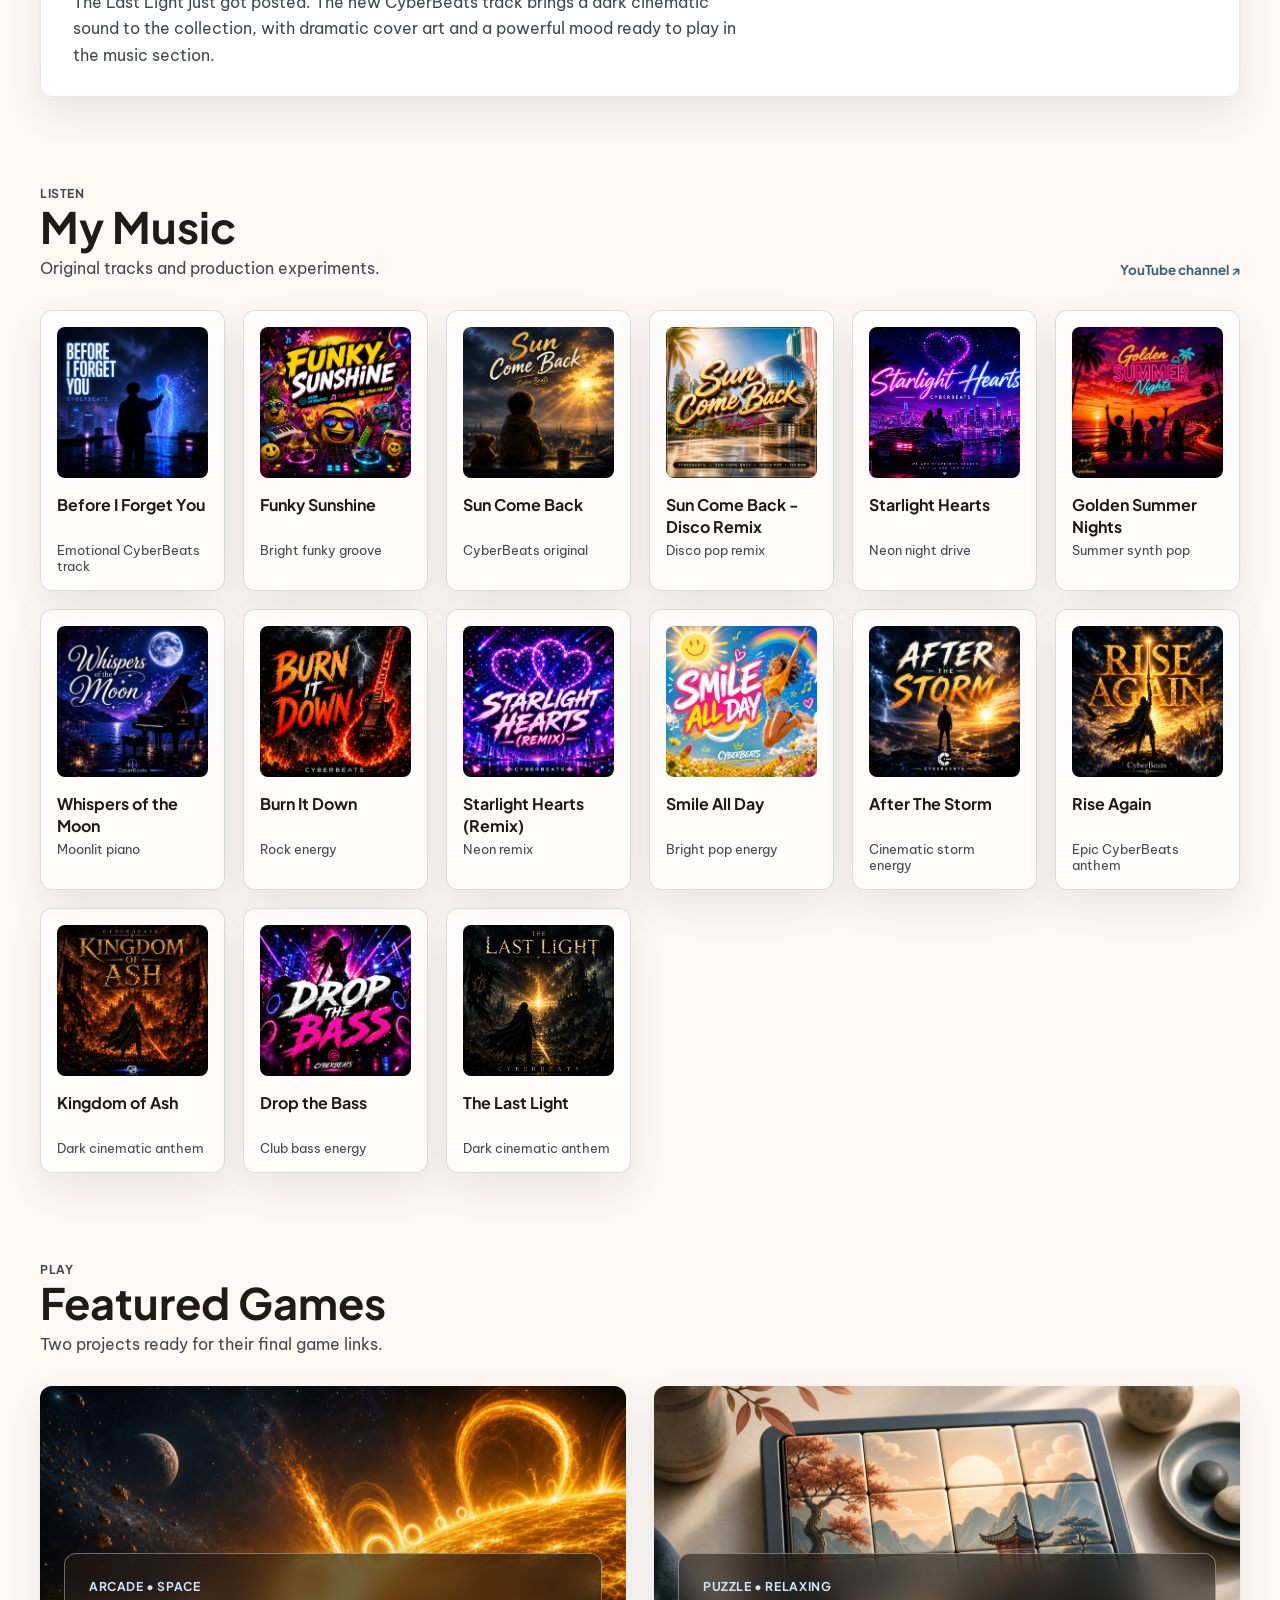
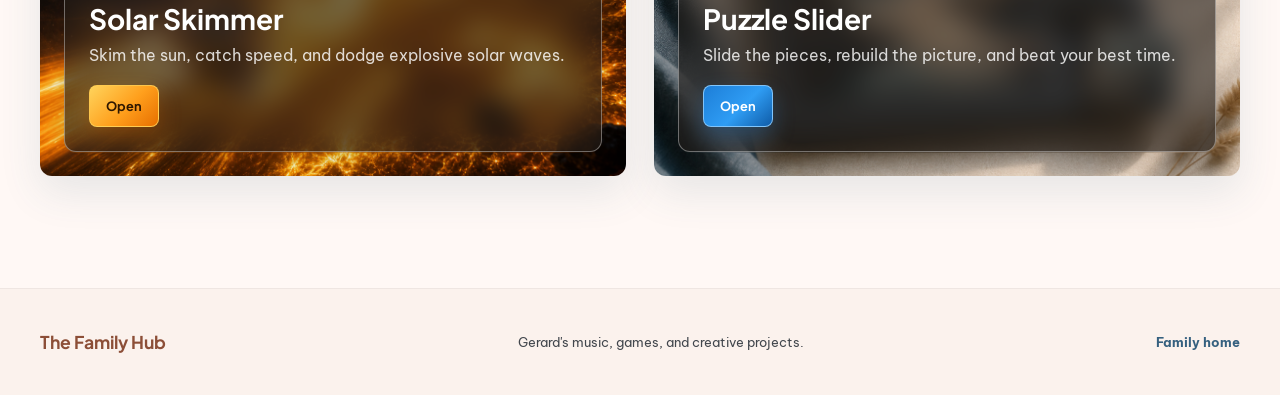
==== commit cce6411e: "Add mini player waveform" ====
--- a/index.html
+++ b/index.html
@@ -16,7 +16,7 @@
       href="https://fonts.googleapis.com/css2?family=Be+Vietnam+Pro:wght@400;500&family=Plus+Jakarta+Sans:wght@600;700;800&display=swap"
       rel="stylesheet"
     >
-    <link rel="stylesheet" href="styles.css?v=funky-sunshine">
+    <link rel="stylesheet" href="styles.css?v=waveform-player">
   </head>
   <body>
     <header class="topbar">
@@ -475,6 +475,11 @@
         <p>Now playing</p>
         <h2 data-player-title>Sun Come Back</h2>
         <span data-player-subtitle>CyberBeats original</span>
+        <div class="player-progress" data-player-progress role="progressbar" aria-label="Song progress" aria-valuemin="0" aria-valuemax="100" aria-valuenow="0">
+          <span class="player-progress-fill" data-player-progress-fill></span>
+        </div>
+        <div class="player-waveform" data-player-waveform aria-hidden="true"></div>
+        <span class="player-time" data-player-time>0:00 / 0:00</span>
       </div>
       <div class="mini-player-controls" aria-label="Playlist controls">
         <button type="button" class="mini-control" data-player-prev aria-label="Previous song">‹</button>
@@ -492,6 +497,6 @@
       </div>
     </footer>
 
-    <script src="script.js?v=funky-sunshine"></script>
+    <script src="script.js?v=waveform-player"></script>
   </body>
 </html>
--- a/styles.css
+++ b/styles.css
@@ -527,8 +527,8 @@
 }
 
 .mini-player {
-  width: min(420px, calc(100vw - 32px));
-  min-height: 96px;
+  width: min(520px, calc(100vw - 32px));
+  min-height: 118px;
   position: fixed;
   right: 24px;
   bottom: 24px;
@@ -589,6 +589,63 @@
   white-space: nowrap;
 }
 
+.player-progress {
+  height: 8px;
+  position: relative;
+  overflow: hidden;
+  margin-top: 12px;
+  border-radius: 999px;
+  background: color-mix(in srgb, var(--surface-high) 72%, transparent);
+  box-shadow: inset 0 0 0 1px color-mix(in srgb, var(--primary) 24%, transparent);
+  cursor: pointer;
+}
+
+.player-progress-fill {
+  width: calc(var(--player-progress, 0) * 1%);
+  height: 100%;
+  display: block;
+  border-radius: inherit;
+  background: linear-gradient(90deg, #77c4ff, #2b8dff 62%, #b569ff);
+  box-shadow: 0 0 18px color-mix(in srgb, var(--primary) 70%, transparent);
+}
+
+.player-waveform {
+  height: 34px;
+  display: grid;
+  grid-template-columns: repeat(28, 1fr);
+  gap: 3px;
+  align-items: center;
+  margin-top: 8px;
+}
+
+.waveform-bar {
+  height: var(--bar-height);
+  min-height: 5px;
+  border-radius: 999px;
+  background: color-mix(in srgb, var(--muted) 42%, transparent);
+  opacity: 0.52;
+  transform-origin: center;
+}
+
+.waveform-bar.is-played {
+  background: linear-gradient(180deg, #9ad8ff, #5db8ff 58%, #a56cff);
+  opacity: 1;
+  box-shadow: 0 0 10px color-mix(in srgb, var(--primary) 54%, transparent);
+}
+
+.mini-player.is-playing .waveform-bar {
+  animation: waveform-pulse 920ms ease-in-out infinite alternate;
+  animation-delay: var(--bar-delay);
+}
+
+.player-time {
+  margin-top: 2px;
+  color: color-mix(in srgb, var(--muted) 86%, transparent);
+  font-family: "Plus Jakarta Sans", sans-serif;
+  font-size: 0.68rem;
+  font-weight: 700;
+}
+
 .mini-player-controls {
   display: flex;
   gap: 8px;
@@ -635,6 +692,16 @@
 .mini-player-close:hover {
   border-color: var(--primary);
   transform: translateY(-1px);
+}
+
+@keyframes waveform-pulse {
+  from {
+    transform: scaleY(0.76);
+  }
+
+  to {
+    transform: scaleY(1.08);
+  }
 }
 
 .games-grid {
@@ -866,6 +933,11 @@
     justify-content: flex-end;
   }
 
+  .player-waveform {
+    height: 28px;
+    gap: 2px;
+  }
+
   .footer-inner {
     align-items: flex-start;
     flex-direction: column;
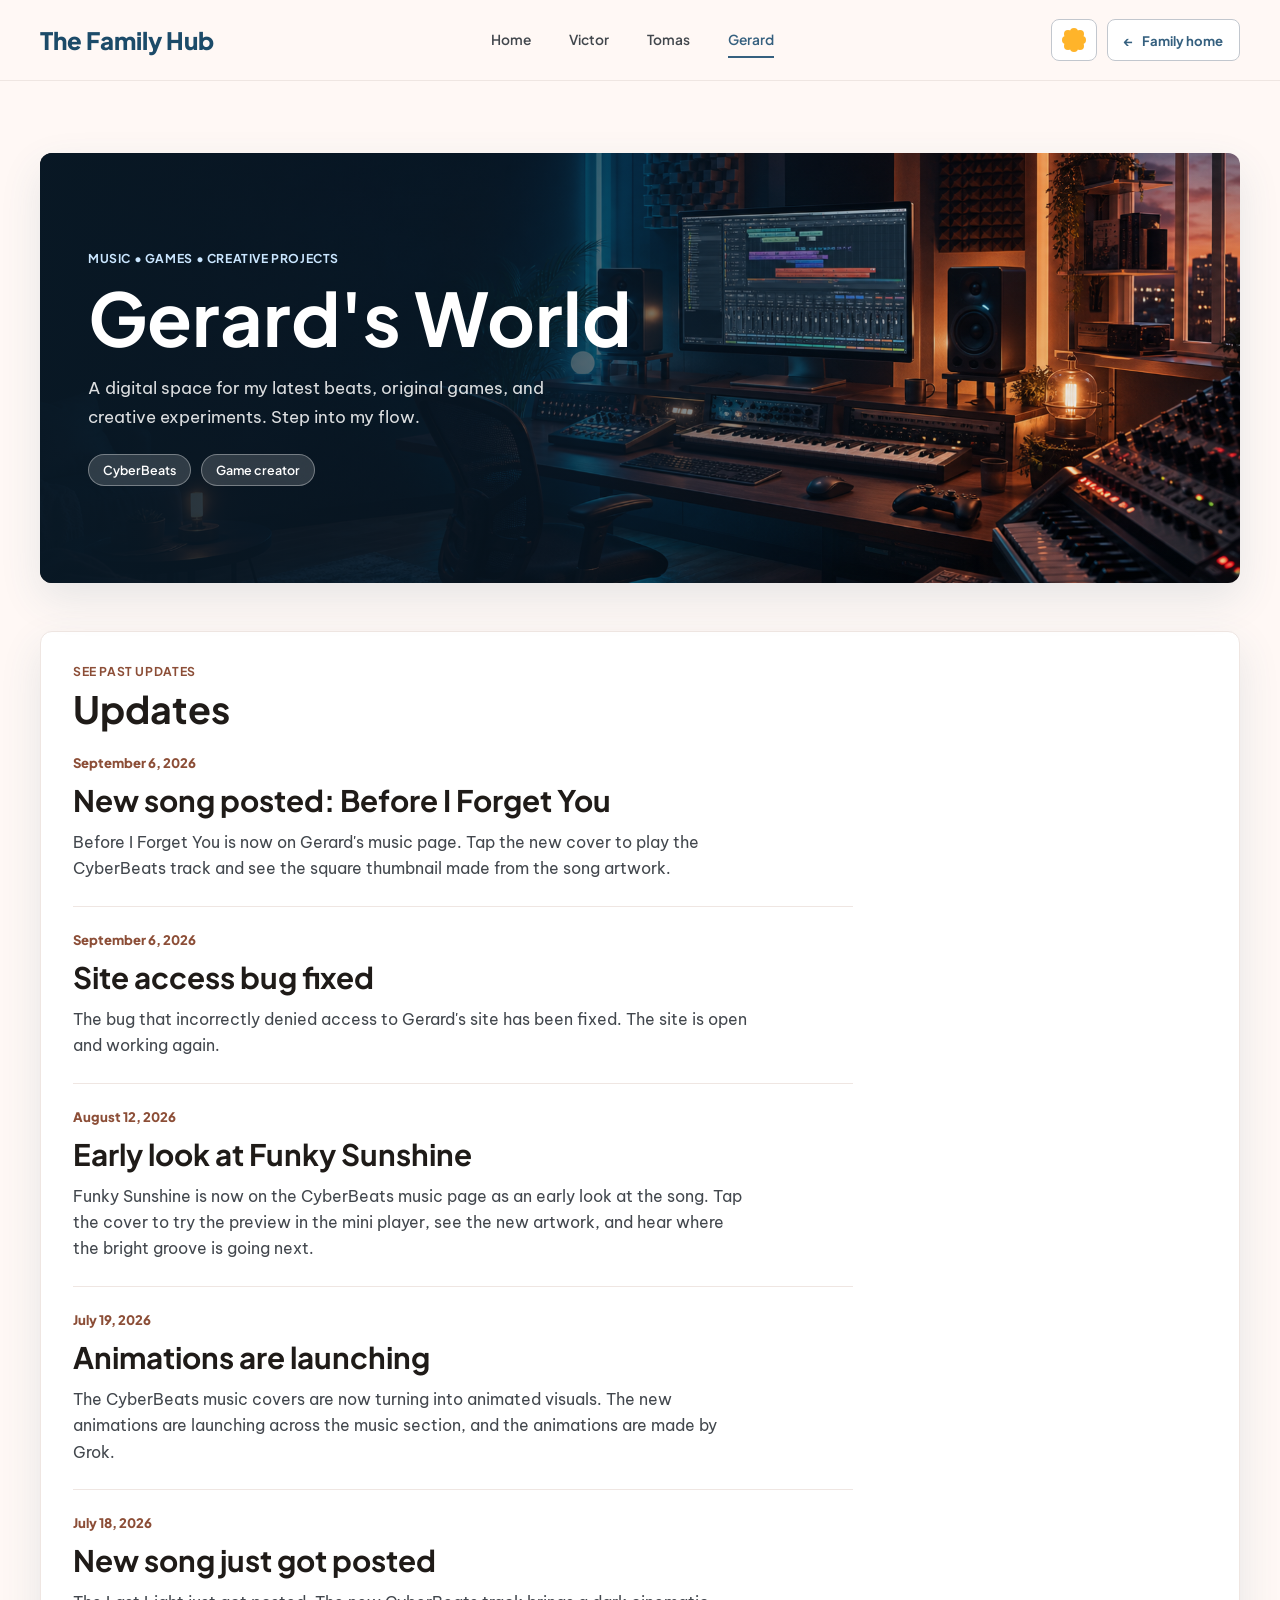
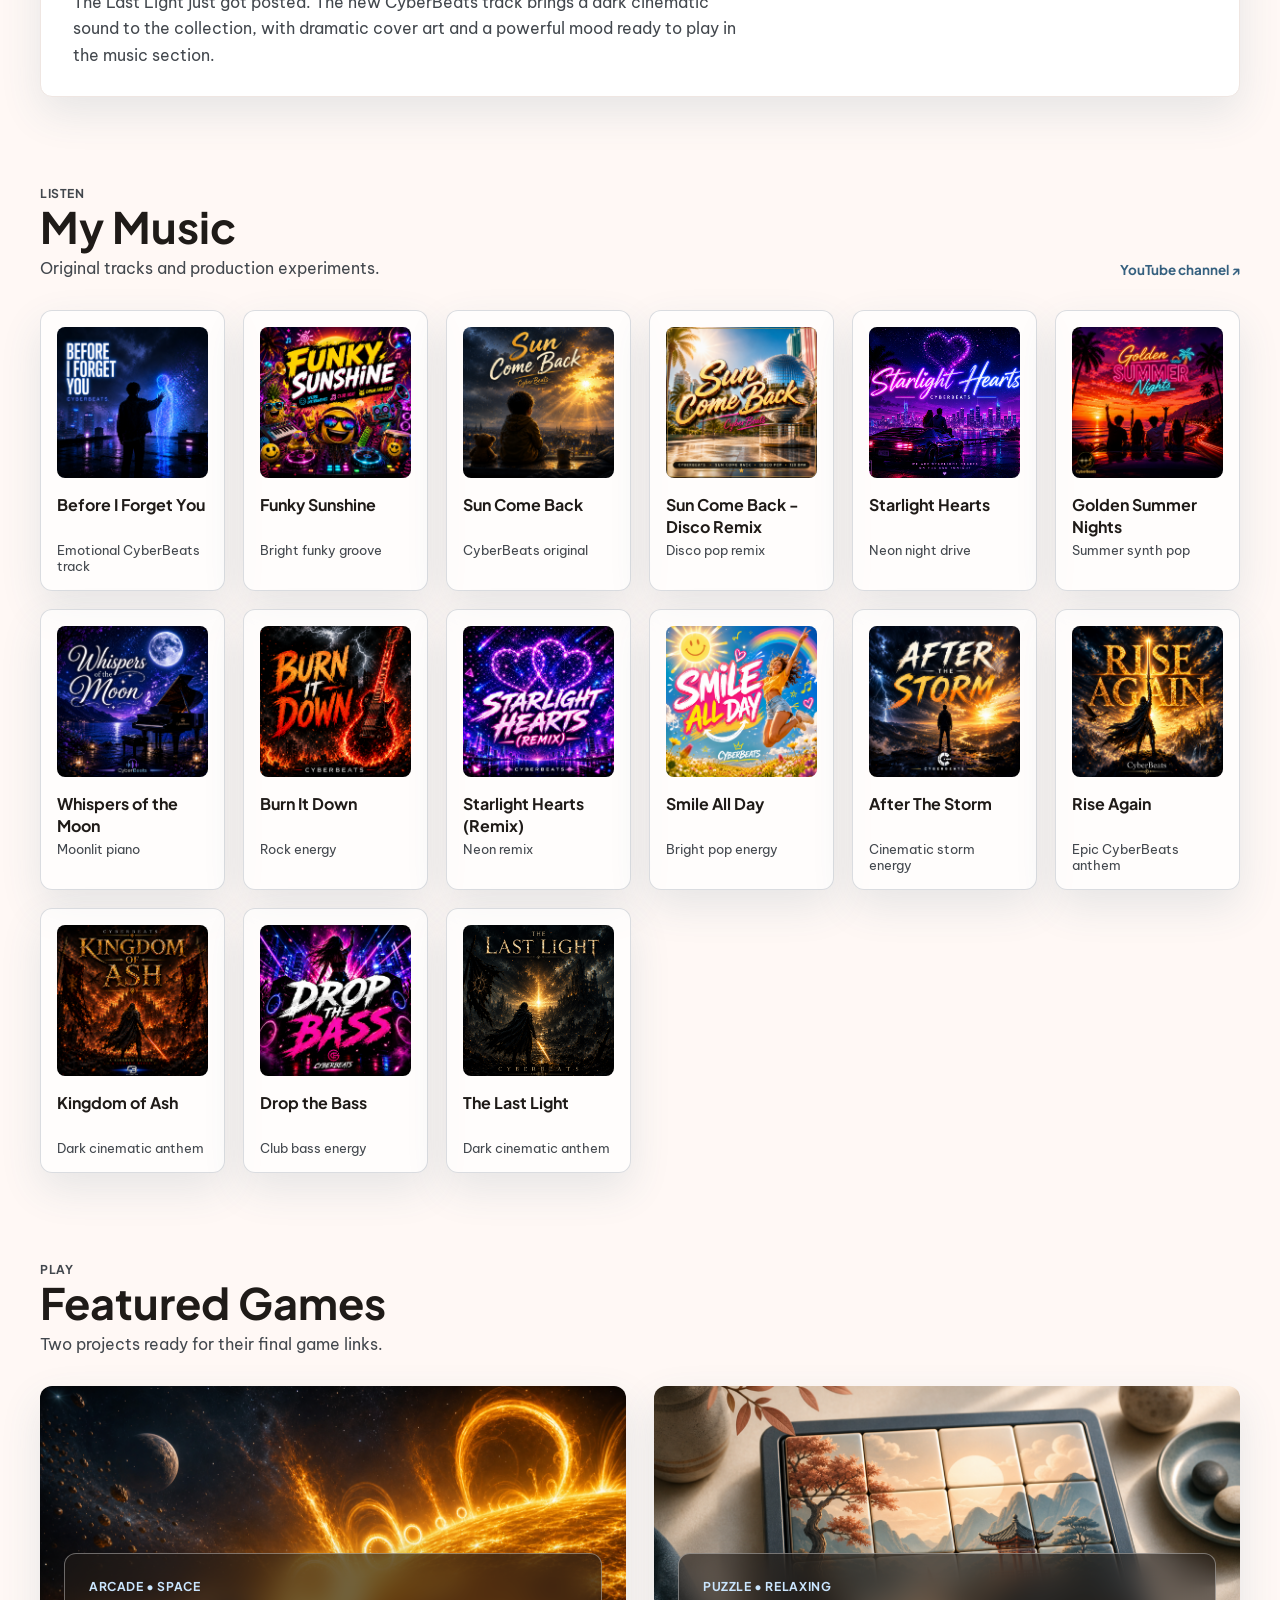
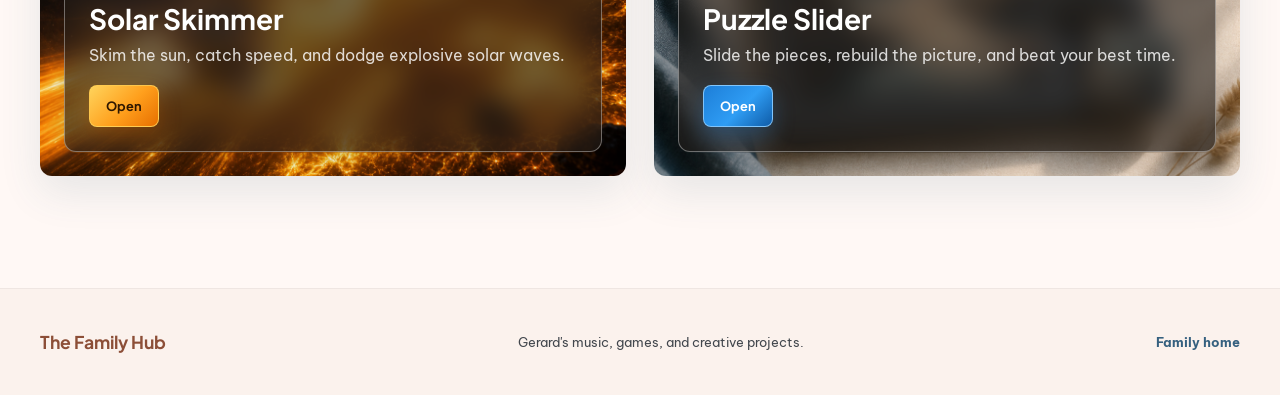
==== commit 5e3e5639: "Sync mini player waveform to song progress" ====
--- a/index.html
+++ b/index.html
@@ -16,7 +16,7 @@
       href="https://fonts.googleapis.com/css2?family=Be+Vietnam+Pro:wght@400;500&family=Plus+Jakarta+Sans:wght@600;700;800&display=swap"
       rel="stylesheet"
     >
-    <link rel="stylesheet" href="styles.css?v=waveform-player">
+    <link rel="stylesheet" href="styles.css?v=synced-waveform">
   </head>
   <body>
     <header class="topbar">
@@ -138,7 +138,7 @@
         </div>
 
         <div class="music-grid">
-          <article class="music-card">
+          <article class="music-card" data-waveform="35,53,60,65,64,65,67,74,74,76,78,74,80,80,78,79,81,76,74,55,67,52,82,86,83,84,85,86,88,86,84,88,84,84,79,83,82,83,81,81,82,71,68,74,86,85,84,85,86,89,88,90,89,90,89,81,67,65,62,71,72,65,75,62,69,68,69,62,76,89,90,91,91,91,92,90,89,91,91,90,73,70,69,70,64,69,65,47">
             <button class="cover-button" type="button" aria-label="Play Before I Forget You">
               <img
                 src="assets/before-i-forget-you-cover-generated.png?v=before-i-forget-you-generated"
@@ -497,6 +497,6 @@
       </div>
     </footer>
 
-    <script src="script.js?v=waveform-player"></script>
+    <script src="script.js?v=synced-waveform"></script>
   </body>
 </html>
--- a/styles.css
+++ b/styles.css
@@ -590,10 +590,11 @@
 }
 
 .player-progress {
-  height: 8px;
+  width: min(150px, 52%);
+  height: 3px;
   position: relative;
   overflow: hidden;
-  margin-top: 12px;
+  margin-top: 10px;
   border-radius: 999px;
   background: color-mix(in srgb, var(--surface-high) 72%, transparent);
   box-shadow: inset 0 0 0 1px color-mix(in srgb, var(--primary) 24%, transparent);
@@ -606,16 +607,17 @@
   display: block;
   border-radius: inherit;
   background: linear-gradient(90deg, #77c4ff, #2b8dff 62%, #b569ff);
-  box-shadow: 0 0 18px color-mix(in srgb, var(--primary) 70%, transparent);
+  box-shadow: 0 0 8px color-mix(in srgb, var(--primary) 58%, transparent);
 }
 
 .player-waveform {
-  height: 34px;
+  width: min(320px, 100%);
+  height: 30px;
   display: grid;
-  grid-template-columns: repeat(28, 1fr);
-  gap: 3px;
+  grid-template-columns: repeat(var(--waveform-bars, 28), 1fr);
+  gap: 2px;
   align-items: center;
-  margin-top: 8px;
+  margin-top: 10px;
 }
 
 .waveform-bar {
@@ -633,9 +635,11 @@
   box-shadow: 0 0 10px color-mix(in srgb, var(--primary) 54%, transparent);
 }
 
-.mini-player.is-playing .waveform-bar {
-  animation: waveform-pulse 920ms ease-in-out infinite alternate;
-  animation-delay: var(--bar-delay);
+.waveform-bar.is-current {
+  background: linear-gradient(180deg, #ffffff, #7cccff 52%, #b569ff);
+  opacity: 1;
+  transform: scaleY(1.14);
+  box-shadow: 0 0 16px color-mix(in srgb, var(--primary) 72%, transparent);
 }
 
 .player-time {
@@ -692,16 +696,6 @@
 .mini-player-close:hover {
   border-color: var(--primary);
   transform: translateY(-1px);
-}
-
-@keyframes waveform-pulse {
-  from {
-    transform: scaleY(0.76);
-  }
-
-  to {
-    transform: scaleY(1.08);
-  }
 }
 
 .games-grid {
